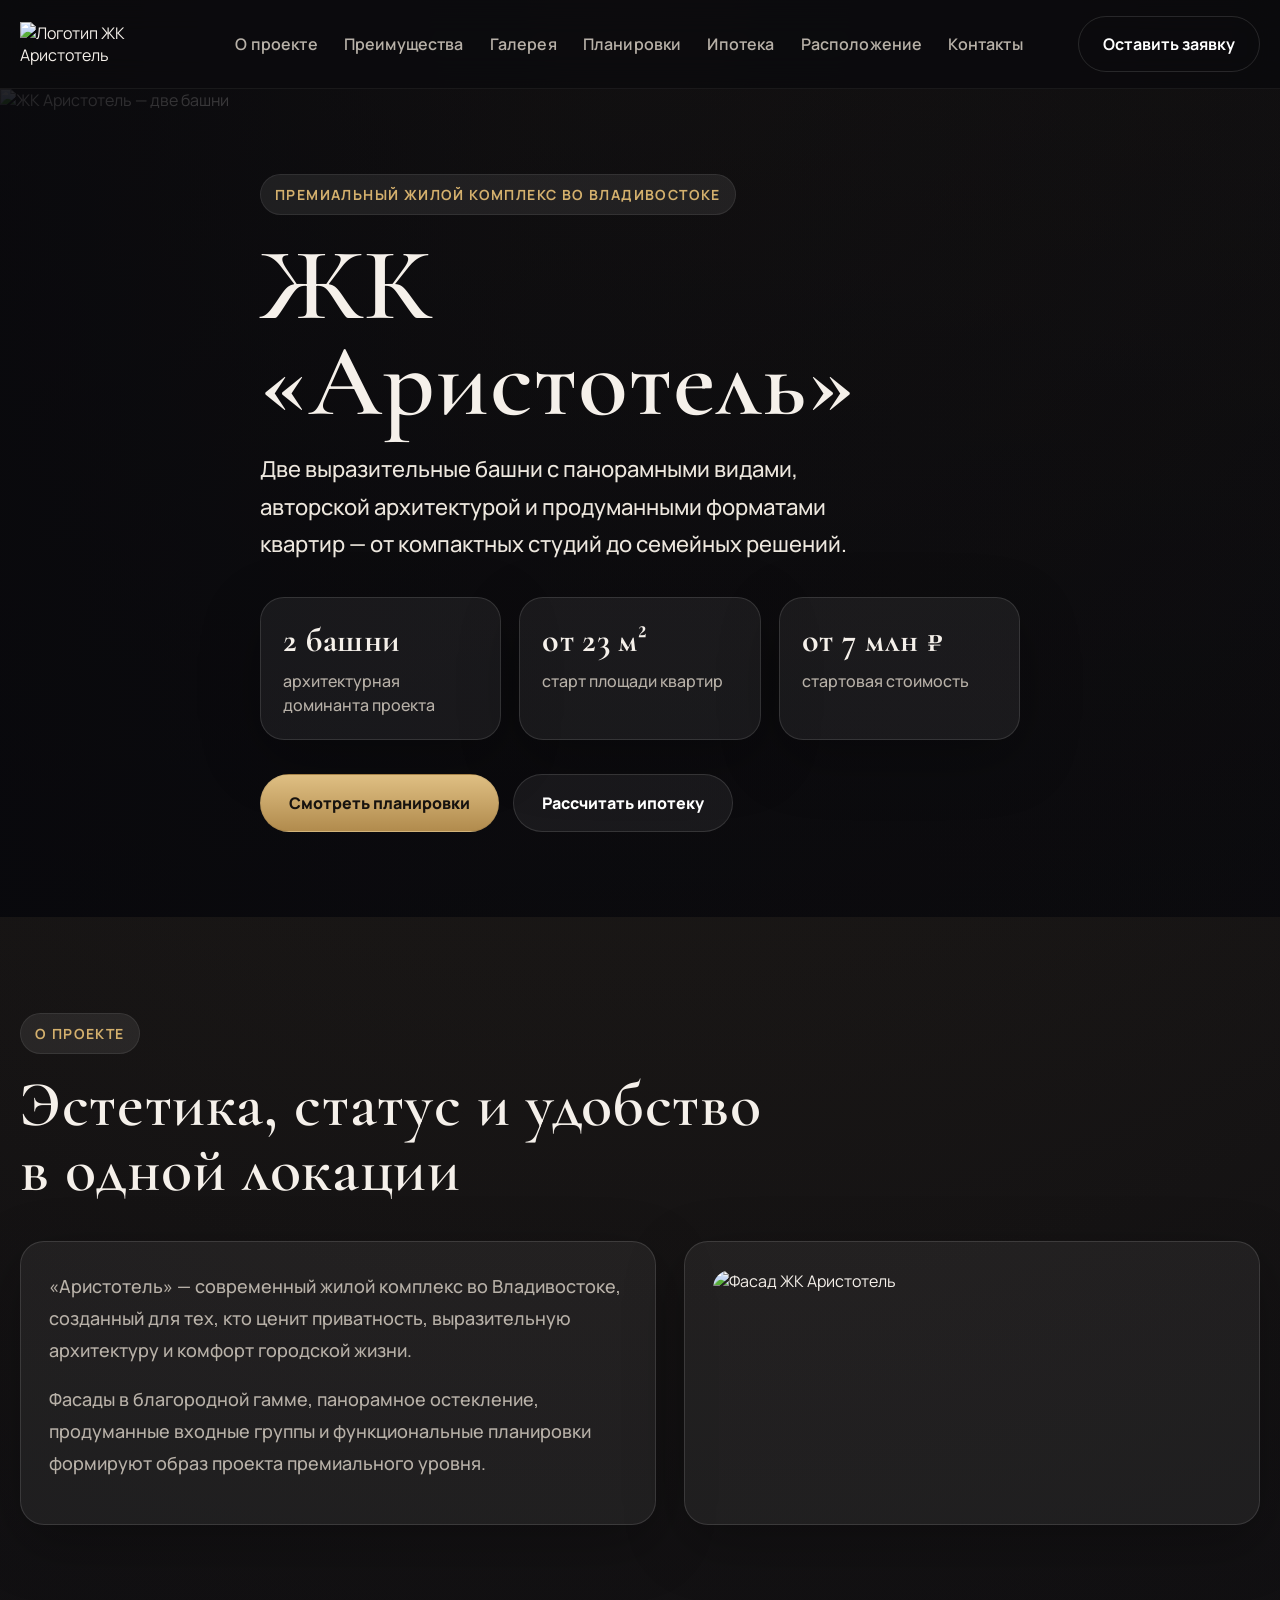
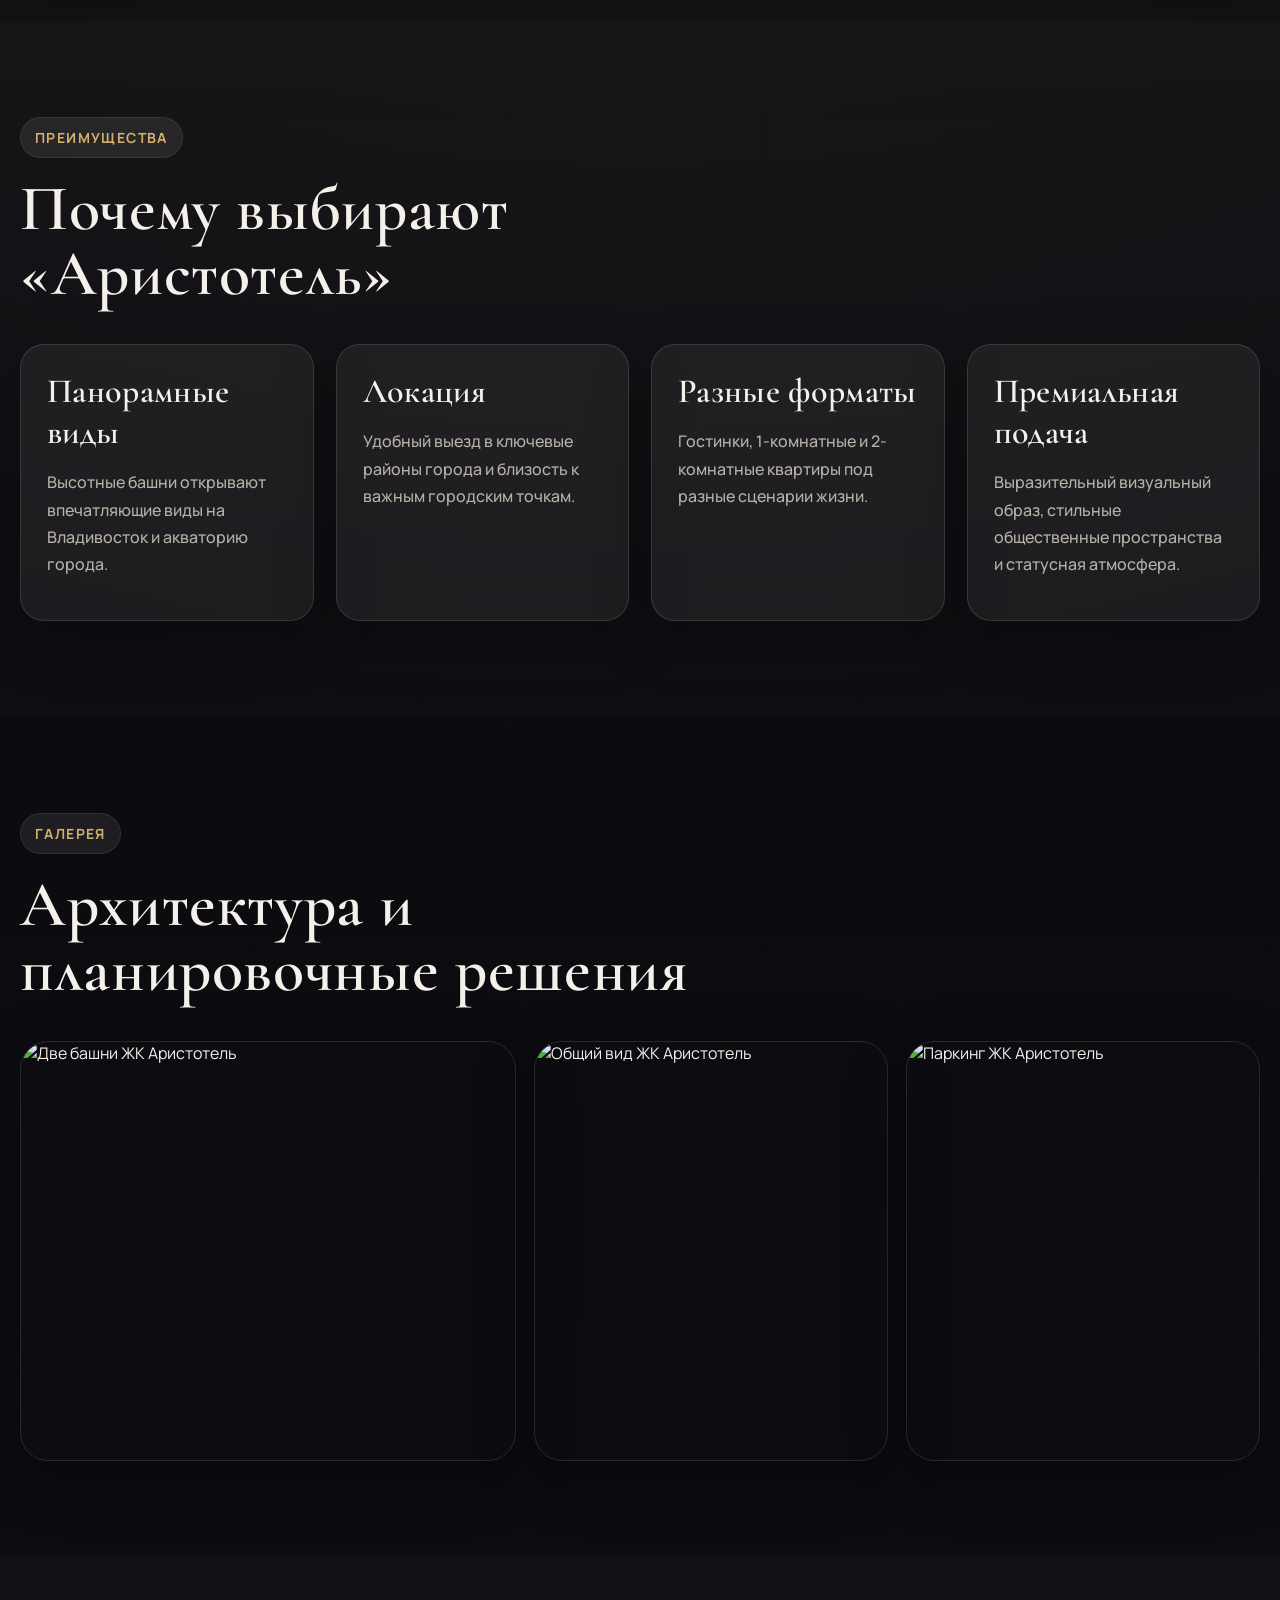
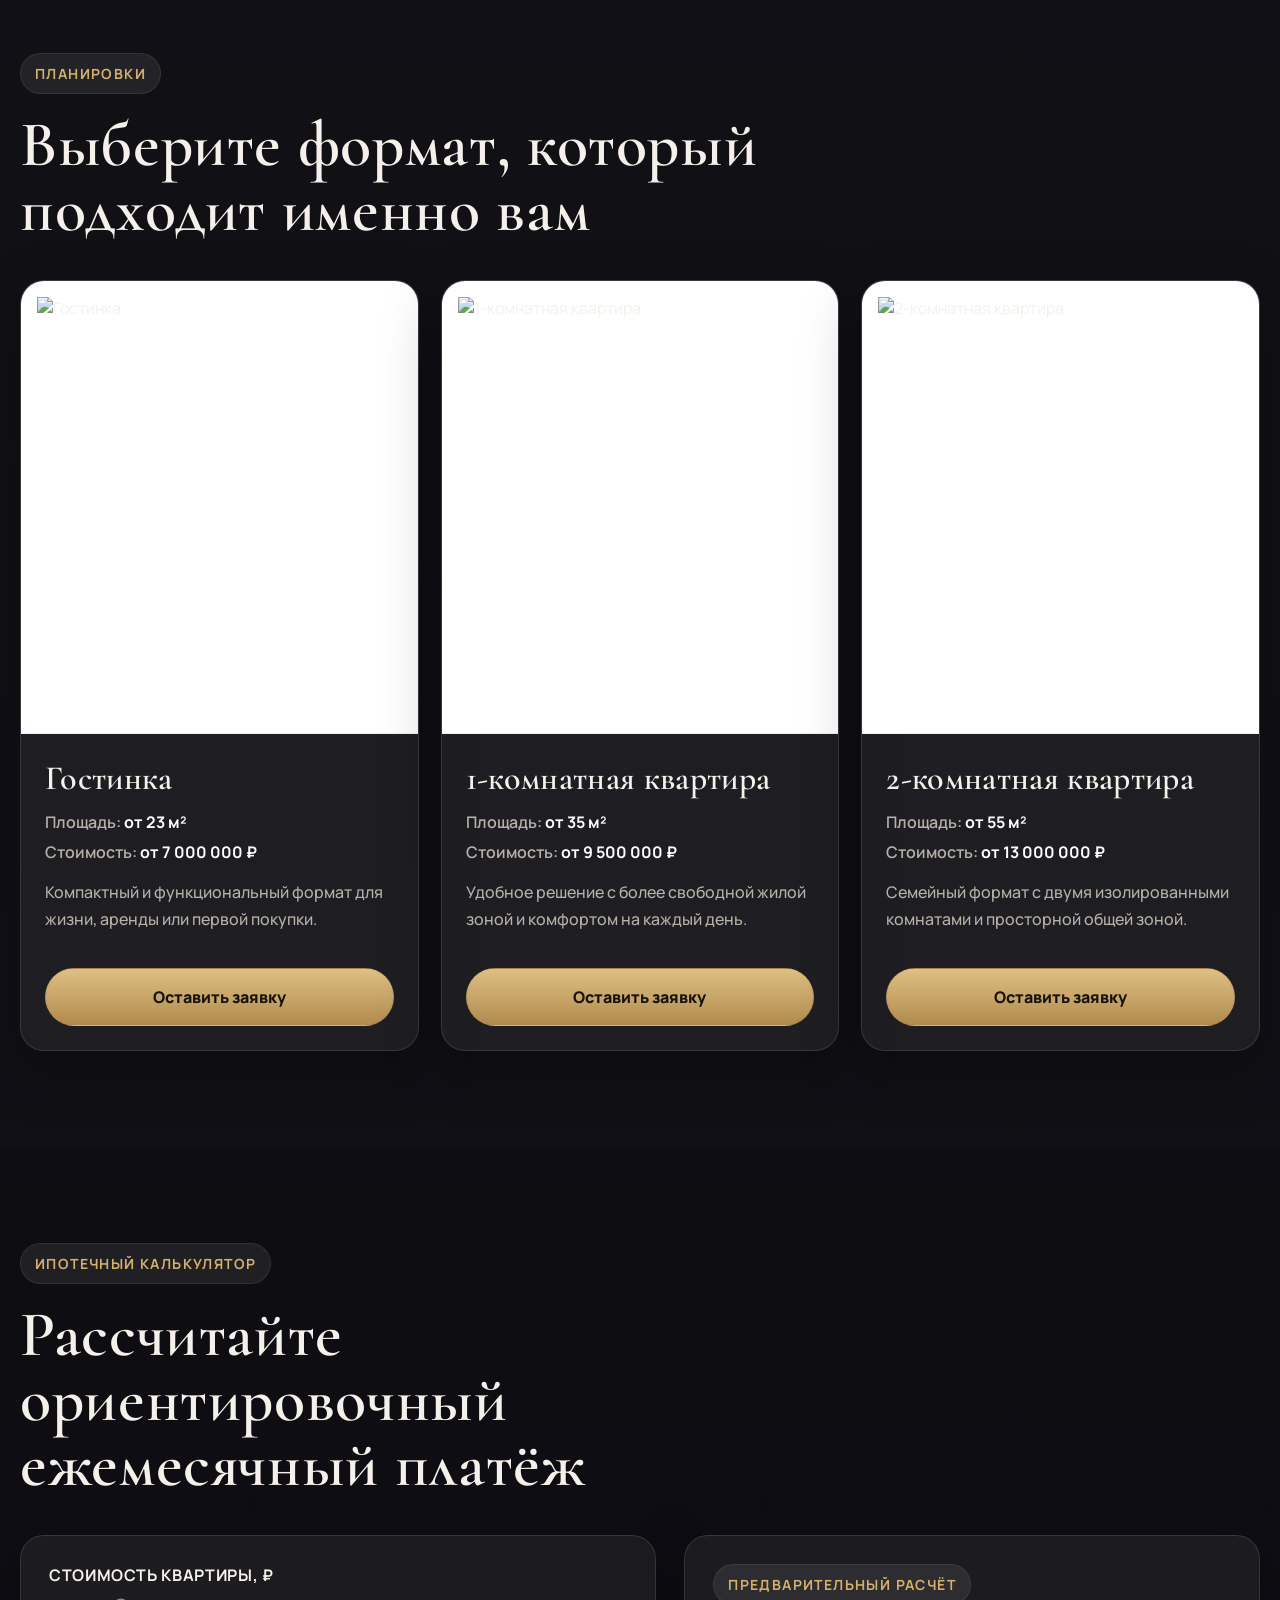
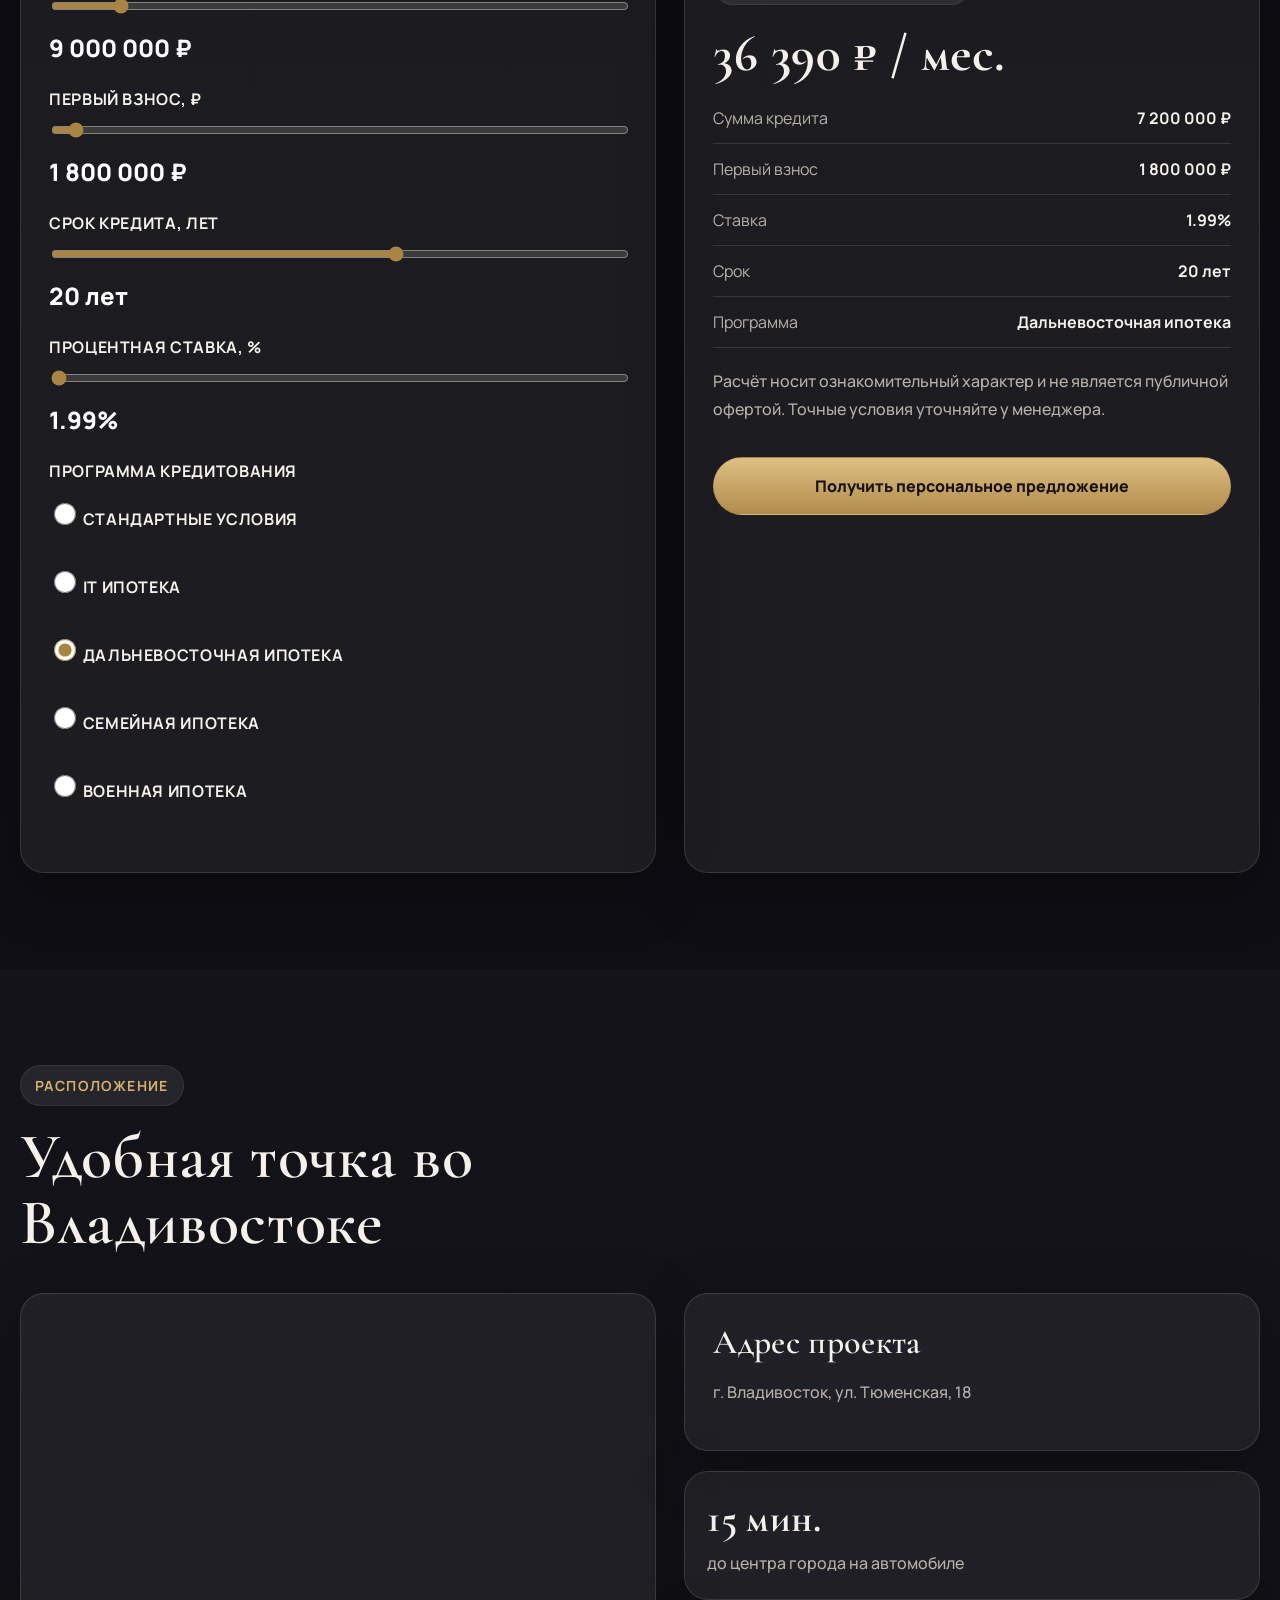
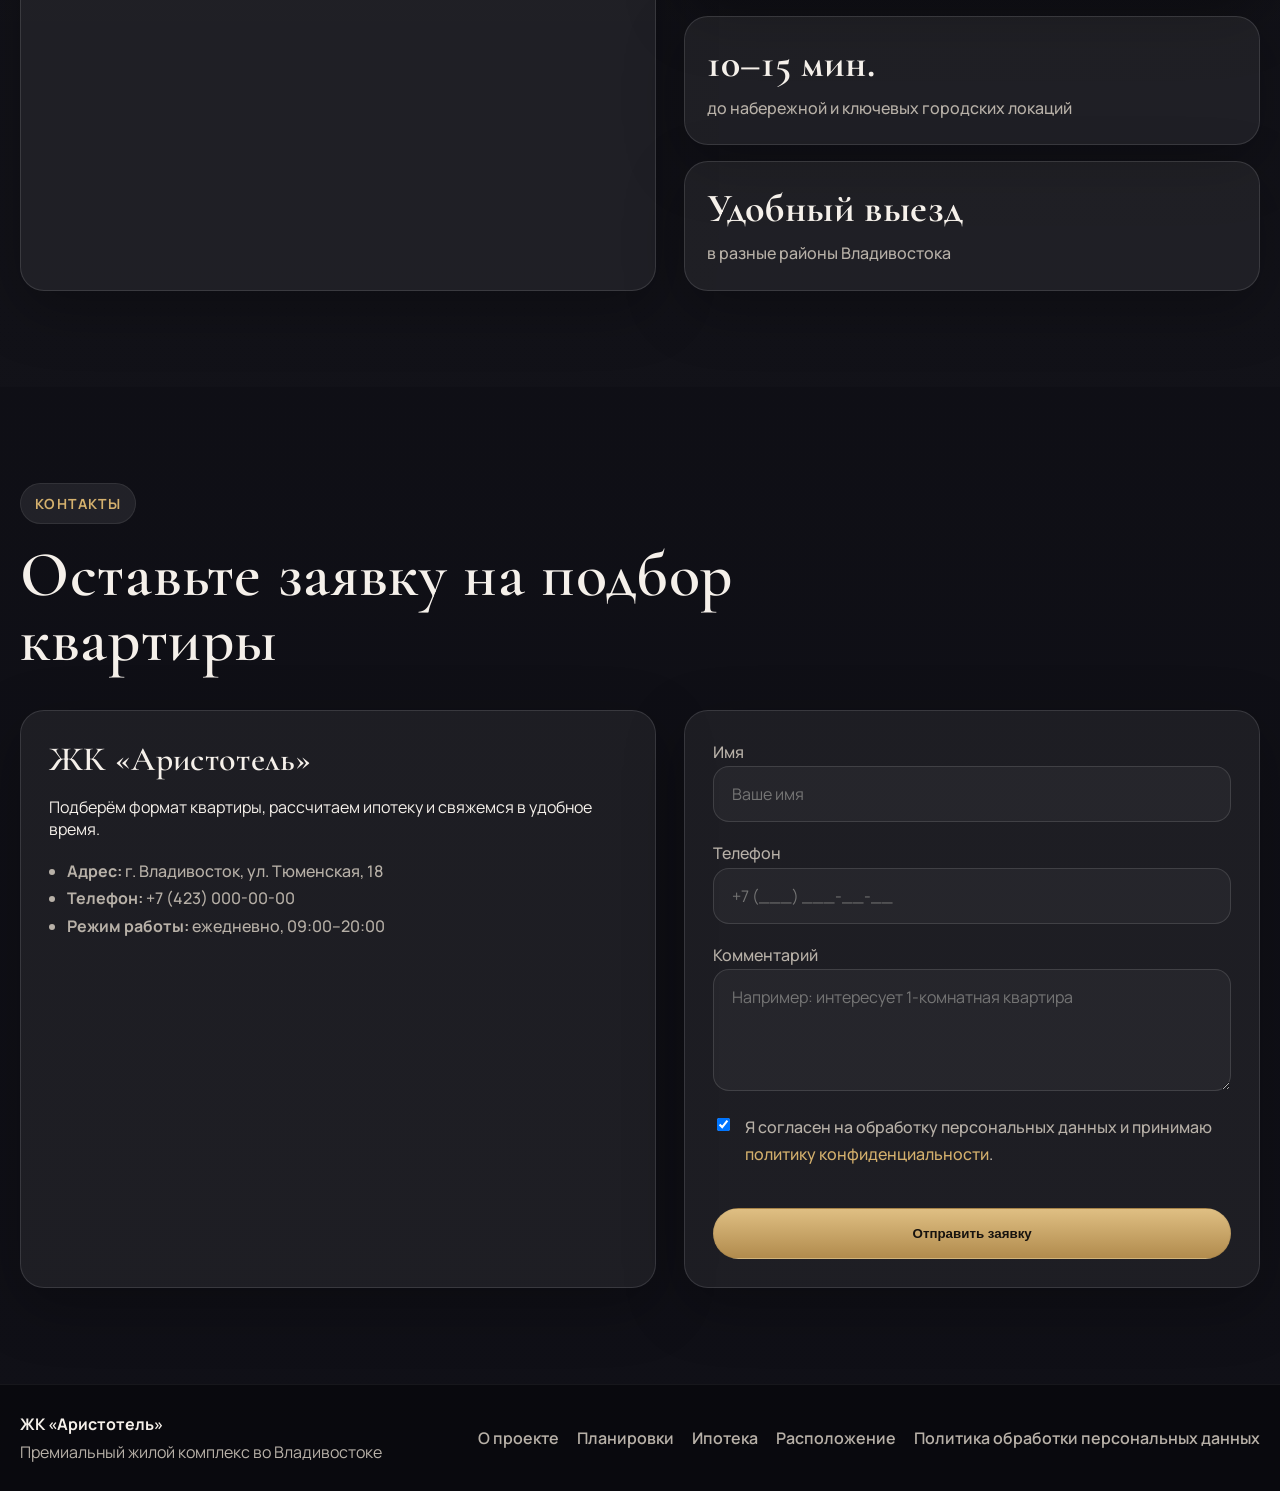
==== index.html @ 9e196872 "Add files via upload" ====
<!DOCTYPE html>
<html lang="ru">
<head>
  <meta charset="UTF-8" />
  <meta name="viewport" content="width=device-width, initial-scale=1.0" />
  <title>ЖК «Аристотель» — Владивосток</title>
  <meta name="description" content="ЖК «Аристотель» — премиальный жилой комплекс во Владивостоке. Планировки, ипотека, расположение, заявка на подбор квартиры." />
  <link rel="preconnect" href="https://fonts.googleapis.com">
  <link rel="preconnect" href="https://fonts.gstatic.com" crossorigin>
  <link href="https://fonts.googleapis.com/css2?family=Cormorant+Garamond:wght@500;600;700&family=Manrope:wght@400;500;600;700;800&display=swap" rel="stylesheet">
  <link rel="stylesheet" href="styles.css" />
</head>
<body>
  <header class="header">
    <div class="container header__inner">
      <a href="#top" class="logo">
        <img src="assets/aris_logo.png" alt="Логотип ЖК Аристотель" />
      </a>

      <nav class="nav">
        <a href="#about">О проекте</a>
        <a href="#advantages">Преимущества</a>
        <a href="#gallery">Галерея</a>
        <a href="#plans">Планировки</a>
        <a href="#mortgage">Ипотека</a>
        <a href="#location">Расположение</a>
        <a href="#contacts">Контакты</a>
      </nav>

      <a class="header__button" href="#contacts">Оставить заявку</a>
    </div>
  </header>

  <main id="top">
    <section class="hero">
      <div class="hero__bg">
        <img src="assets/hero-two-towers.jpg" alt="ЖК Аристотель — две башни" />
      </div>
      <div class="hero__overlay"></div>
      <div class="container hero__content">
        <span class="hero__label">Премиальный жилой комплекс во Владивостоке</span>
        <h1>ЖК «Аристотель»</h1>
        <p>
          Две выразительные башни с панорамными видами, авторской архитектурой и
          продуманными форматами квартир — от компактных студий до семейных решений.
        </p>

        <div class="hero__stats">
          <div class="stat-card">
            <strong>2 башни</strong>
            <span>архитектурная доминанта проекта</span>
          </div>
          <div class="stat-card">
            <strong>от 23 м²</strong>
            <span>старт площади квартир</span>
          </div>
          <div class="stat-card">
            <strong>от 7 млн ₽</strong>
            <span>стартовая стоимость</span>
          </div>
        </div>

        <div class="hero__actions">
          <a class="btn btn--gold" href="#plans">Смотреть планировки</a>
          <a class="btn btn--dark" href="#mortgage">Рассчитать ипотеку</a>
        </div>
      </div>
    </section>

    <section class="section" id="about">
      <div class="container about">
        <div class="section-heading">
          <span>О проекте</span>
          <h2>Эстетика, статус и удобство в одной локации</h2>
        </div>
        <div class="about__grid">
          <div class="about__text card">
            <p>
              «Аристотель» — современный жилой комплекс во Владивостоке, созданный для
              тех, кто ценит приватность, выразительную архитектуру и комфорт городской жизни.
            </p>
            <p>
              Фасады в благородной гамме, панорамное остекление, продуманные входные группы
              и функциональные планировки формируют образ проекта премиального уровня.
            </p>
          </div>
          <div class="about__image card">
            <img src="assets/gallery-main.jpg" alt="Фасад ЖК Аристотель" />
          </div>
        </div>
      </div>
    </section>

    <section class="section section--dark" id="advantages">
      <div class="container">
        <div class="section-heading">
          <span>Преимущества</span>
          <h2>Почему выбирают «Аристотель»</h2>
        </div>
        <div class="advantages">
          <article class="adv-card">
            <h3>Панорамные виды</h3>
            <p>Высотные башни открывают впечатляющие виды на Владивосток и акваторию города.</p>
          </article>
          <article class="adv-card">
            <h3>Локация</h3>
            <p>Удобный выезд в ключевые районы города и близость к важным городским точкам.</p>
          </article>
          <article class="adv-card">
            <h3>Разные форматы</h3>
            <p>Гостинки, 1-комнатные и 2-комнатные квартиры под разные сценарии жизни.</p>
          </article>
          <article class="adv-card">
            <h3>Премиальная подача</h3>
            <p>Выразительный визуальный образ, стильные общественные пространства и статусная атмосфера.</p>
          </article>
        </div>
      </div>
    </section>

    <section class="section" id="gallery">
      <div class="container">
        <div class="section-heading">
          <span>Галерея</span>
          <h2>Архитектура и планировочные решения</h2>
        </div>
        <div class="gallery">
          <div class="gallery__item gallery__item--large">
            <img src="assets/hero-two-towers.jpg" alt="Две башни ЖК Аристотель" />
          </div>
          <div class="gallery__item">
            <img src="assets/gallery-main.jpg" alt="Общий вид ЖК Аристотель" />
          </div>
          <div class="gallery__item">
            <img src="assets/parking.jpg" alt="Паркинг ЖК Аристотель" />
          </div>
        </div>
      </div>
    </section>

    <section class="section section--dark" id="plans">
      <div class="container">
        <div class="section-heading">
          <span>Планировки</span>
          <h2>Выберите формат, который подходит именно вам</h2>
        </div>

        <div class="plans">
          <article class="plan-card">
            <div class="plan-card__image">
              <img src="assets/plan-studio.jpg" alt="Гостинка" />
            </div>
            <div class="plan-card__body">
              <h3>Гостинка</h3>
              <p class="plan-card__meta">Площадь: <strong>от 23 м²</strong></p>
              <p class="plan-card__meta">Стоимость: <strong>от 7 000 000 ₽</strong></p>
              <p class="plan-card__text">Компактный и функциональный формат для жизни, аренды или первой покупки.</p>
              <a href="#contacts" class="btn btn--gold btn--full">Оставить заявку</a>
            </div>
          </article>

          <article class="plan-card">
            <div class="plan-card__image">
              <img src="assets/plan-1k.jpg" alt="1-комнатная квартира" />
            </div>
            <div class="plan-card__body">
              <h3>1-комнатная квартира</h3>
              <p class="plan-card__meta">Площадь: <strong>от 35 м²</strong></p>
              <p class="plan-card__meta">Стоимость: <strong>от 9 500 000 ₽</strong></p>
              <p class="plan-card__text">Удобное решение с более свободной жилой зоной и комфортом на каждый день.</p>
              <a href="#contacts" class="btn btn--gold btn--full">Оставить заявку</a>
            </div>
          </article>

          <article class="plan-card">
            <div class="plan-card__image">
              <img src="assets/plan-2k.jpg" alt="2-комнатная квартира" />
            </div>
            <div class="plan-card__body">
              <h3>2-комнатная квартира</h3>
              <p class="plan-card__meta">Площадь: <strong>от 55 м²</strong></p>
              <p class="plan-card__meta">Стоимость: <strong>от 13 000 000 ₽</strong></p>
              <p class="plan-card__text">Семейный формат с двумя изолированными комнатами и просторной общей зоной.</p>
              <a href="#contacts" class="btn btn--gold btn--full">Оставить заявку</a>
            </div>
          </article>
        </div>
      </div>
    </section>

    <section class="section" id="mortgage">
      <div class="container">
        <div class="section-heading">
          <span>Ипотечный калькулятор</span>
          <h2>Рассчитайте ориентировочный ежемесячный платёж</h2>
        </div>

        <div class="mortgage-grid">
          <div class="calculator card">
            <div class="calc-field">
              <label for="propertyPrice">Стоимость квартиры, ₽</label>
              <input id="propertyPrice" type="range" min="7000000" max="25000000" step="100000" value="9000000">
              <div class="calc-value" id="propertyPriceValue">9 000 000 ₽</div>
            </div>

            <div class="calc-field">
              <label for="downPayment">Первый взнос, ₽</label>
              <input id="downPayment" type="range" min="1400000" max="15000000" step="100000" value="1800000">
              <div class="calc-value" id="downPaymentValue">1 800 000 ₽</div>
            </div>

            <div class="calc-field">
              <label for="loanTerm">Срок кредита, лет</label>
              <input id="loanTerm" type="range" min="5" max="30" step="1" value="20">
              <div class="calc-value" id="loanTermValue">20 лет</div>
            </div>

            <div class="calc-field">
              <label for="interestRate">Процентная ставка, %</label>
              <input id="interestRate" type="range" min="1.99" max="25" step="0.1" value="2">
              <div class="calc-value" id="interestRateValue">2%</div>
            </div>

            <div class="calc-field">
              <label for="program">Программа кредитования</label>
              <div class="program-list">
                <label class="program-option">
                  <input type="radio" name="program" value="18" />
                  <span>Стандартные условия</span>
                </label>
                <label class="program-option">
                  <input type="radio" name="program" value="5.8" />
                  <span>IT ипотека</span>
                </label>
                <label class="program-option">
                  <input type="radio" name="program" value="2" checked />
                  <span>Дальневосточная ипотека</span>
                </label>
                <label class="program-option">
                  <input type="radio" name="program" value="2" />
                  <span>Семейная ипотека</span>
                </label>
                <label class="program-option">
                  <input type="radio" name="program" value="8" />
                  <span>Военная ипотека</span>
                </label>
              </div>
            </div>
          </div>

          <div class="mortgage-result card">
            <div class="result-badge">Предварительный расчёт</div>
            <div class="result-main" id="monthlyPayment">33 138 ₽ / мес.</div>
            <div class="result-list">
              <div><span>Сумма кредита</span><strong id="loanAmount">7 200 000 ₽</strong></div>
              <div><span>Первый взнос</span><strong id="downPaymentResult">1 800 000 ₽</strong></div>
              <div><span>Ставка</span><strong id="interestRateResult">2%</strong></div>
              <div><span>Срок</span><strong id="loanTermResult">20 лет</strong></div>
              <div><span>Программа</span><strong id="programNameResult">Дальневосточная ипотека</strong></div>
            </div>
            <p class="result-note">
              Расчёт носит ознакомительный характер и не является публичной офертой. Точные условия уточняйте у менеджера.
            </p>
            <a href="#contacts" class="btn btn--gold btn--full">Получить персональное предложение</a>
          </div>
        </div>
      </div>
    </section>

    <section class="section section--dark" id="location">
      <div class="container">
        <div class="section-heading">
          <span>Расположение</span>
          <h2>Удобная точка во Владивостоке</h2>
        </div>

        <div class="location-grid">
          <div class="map-card card">
            <iframe
              title="Карта ЖК Аристотель"
              src="https://www.google.com/maps?q=%D0%92%D0%BB%D0%B0%D0%B4%D0%B8%D0%B2%D0%BE%D1%81%D1%82%D0%BE%D0%BA,%20%D0%A2%D1%8E%D0%BC%D0%B5%D0%BD%D1%81%D0%BA%D0%B0%D1%8F%2018&output=embed"
              loading="lazy"
              referrerpolicy="no-referrer-when-downgrade"></iframe>
          </div>

          <div class="location-info">
            <div class="location-address card">
              <h3>Адрес проекта</h3>
              <p>г. Владивосток, ул. Тюменская, 18</p>
            </div>

            <div class="location-points">
              <article class="point-card">
                <strong>15 мин.</strong>
                <span>до центра города на автомобиле</span>
              </article>
              <article class="point-card">
                <strong>10–15 мин.</strong>
                <span>до набережной и ключевых городских локаций</span>
              </article>
              <article class="point-card">
                <strong>Удобный выезд</strong>
                <span>в разные районы Владивостока</span>
              </article>
            </div>
          </div>
        </div>
      </div>
    </section>

    <section class="section" id="contacts">
      <div class="container">
        <div class="section-heading">
          <span>Контакты</span>
          <h2>Оставьте заявку на подбор квартиры</h2>
        </div>

        <div class="contacts-grid">
          <div class="contacts-text card">
            <h3>ЖК «Аристотель»</h3>
            <p>Подберём формат квартиры, рассчитаем ипотеку и свяжемся в удобное время.</p>
            <ul class="contact-list">
              <li><strong>Адрес:</strong> г. Владивосток, ул. Тюменская, 18</li>
              <li><strong>Телефон:</strong> +7 (423) 000-00-00</li>
              <li><strong>Режим работы:</strong> ежедневно, 09:00–20:00</li>
            </ul>
          </div>

          <form class="contact-form card">
            <div class="form-row">
              <label for="name">Имя</label>
              <input id="name" type="text" placeholder="Ваше имя" />
            </div>
            <div class="form-row">
              <label for="phone">Телефон</label>
              <input id="phone" type="tel" placeholder="+7 (___) ___-__-__" />
            </div>
            <div class="form-row">
              <label for="comment">Комментарий</label>
              <textarea id="comment" rows="4" placeholder="Например: интересует 1-комнатная квартира"></textarea>
            </div>

            <label class="checkbox">
              <input type="checkbox" checked />
              <span>
                Я согласен на обработку персональных данных и принимаю
                <a href="privacy.html" target="_blank">политику конфиденциальности</a>.
              </span>
            </label>

            <button type="button" class="btn btn--gold btn--full">Отправить заявку</button>
          </form>
        </div>
      </div>
    </section>
  </main>

  <footer class="footer">
    <div class="container footer__inner">
      <div>
        <strong>ЖК «Аристотель»</strong>
        <p>Премиальный жилой комплекс во Владивостоке</p>
      </div>
      <div class="footer__links">
        <a href="#about">О проекте</a>
        <a href="#plans">Планировки</a>
        <a href="#mortgage">Ипотека</a>
        <a href="#location">Расположение</a>
        <a href="privacy.html" target="_blank">Политика обработки персональных данных</a>
      </div>
    </div>
  </footer>

  <script src="script.js"></script>
</body>
</html>
---- styles.css ----
:root {
  --bg: #0b0b10;
  --bg-soft: #12121a;
  --card: rgba(255, 255, 255, 0.06);
  --line: rgba(255, 255, 255, 0.12);
  --text: #f5f0ea;
  --muted: #b8b1a8;
  --gold: #d4b06d;
  --gold-dark: #a98544;
  --white: #ffffff;
  --shadow: 0 18px 60px rgba(0, 0, 0, 0.28);
  --radius: 24px;
}

* { box-sizing: border-box; }
html { scroll-behavior: smooth; }

body {
  margin: 0;
  font-family: "Manrope", Arial, sans-serif;
  color: var(--text);
  background:
    radial-gradient(circle at top, rgba(212, 176, 109, 0.12), transparent 30%),
    linear-gradient(180deg, #09090d 0%, #101017 100%);
}

img { max-width: 100%; display: block; }
a { color: inherit; text-decoration: none; }

.container { width: min(1240px, calc(100% - 40px)); margin: 0 auto; }

.header {
  position: sticky;
  top: 0;
  z-index: 20;
  backdrop-filter: blur(16px);
  background: rgba(8, 8, 12, 0.82);
  border-bottom: 1px solid rgba(255,255,255,0.06);
}

.header__inner {
  display: flex;
  align-items: center;
  justify-content: space-between;
  gap: 24px;
  min-height: 88px;
}

.logo img { width: 160px; height: auto; }

.nav {
  display: flex;
  align-items: center;
  gap: 26px;
  flex-wrap: wrap;
  justify-content: center;
}

.nav a {
  color: var(--muted);
  transition: color .25s ease;
  font-weight: 600;
  letter-spacing: .01em;
}

.nav a:hover { color: var(--white); }

.header__button, .btn {
  border: 1px solid rgba(255,255,255,0.12);
  border-radius: 999px;
  transition: transform .25s ease, background .25s ease, border-color .25s ease;
}

.header__button {
  padding: 16px 24px;
  color: var(--white);
  font-weight: 700;
}

.header__button:hover, .btn:hover { transform: translateY(-1px); }

.hero {
  position: relative;
  min-height: 92vh;
  display: flex;
  align-items: center;
  overflow: hidden;
}

.hero__bg, .hero__overlay { position: absolute; inset: 0; }

.hero__bg img {
  width: 100%;
  height: 100%;
  object-fit: cover;
}

.hero__overlay {
  background:
    linear-gradient(90deg, rgba(8, 8, 12, 0.86) 0%, rgba(8, 8, 12, 0.58) 42%, rgba(8, 8, 12, 0.42) 100%),
    linear-gradient(180deg, rgba(8, 8, 12, 0.18) 0%, rgba(8, 8, 12, 0.64) 100%);
}

.hero__content {
  position: relative;
  z-index: 1;
  padding: 80px 0;
  max-width: 760px;
}

.hero__label, .section-heading span, .result-badge {
  display: inline-flex;
  align-items: center;
  gap: 8px;
  padding: 10px 14px;
  border-radius: 999px;
  background: rgba(255,255,255,0.08);
  border: 1px solid rgba(255,255,255,0.08);
  color: var(--gold);
  font-size: 14px;
  letter-spacing: .10em;
  text-transform: uppercase;
  font-weight: 700;
}

h1, h2, h3, .stat-card strong, .result-main, .point-card strong {
  font-family: "Cormorant Garamond", Georgia, serif;
  letter-spacing: .01em;
}

.hero h1 {
  font-size: clamp(62px, 8vw, 108px);
  line-height: .94;
  margin: 22px 0 18px;
  font-weight: 600;
}

.hero p {
  font-size: clamp(18px, 2vw, 22px);
  line-height: 1.7;
  color: #ede7de;
  max-width: 650px;
  font-weight: 500;
}

.hero__stats {
  display: grid;
  grid-template-columns: repeat(3, minmax(0, 1fr));
  gap: 18px;
  margin: 34px 0;
}

.stat-card, .card, .adv-card, .plan-card, .point-card {
  background: var(--card);
  border: 1px solid var(--line);
  box-shadow: var(--shadow);
  border-radius: var(--radius);
}

.stat-card { padding: 22px; }

.stat-card strong {
  display: block;
  font-size: 34px;
  margin-bottom: 8px;
}

.stat-card span {
  color: var(--muted);
  line-height: 1.5;
  font-weight: 500;
}

.hero__actions {
  display: flex;
  flex-wrap: wrap;
  gap: 14px;
}

.btn {
  display: inline-flex;
  align-items: center;
  justify-content: center;
  padding: 17px 28px;
  font-weight: 800;
}

.btn--gold {
  background: linear-gradient(180deg, #dfbf83 0%, #b18b4d 100%);
  color: #17130f;
  border-color: rgba(0,0,0,0.06);
}

.btn--dark {
  color: var(--white);
  background: rgba(255,255,255,0.06);
}

.btn--full { width: 100%; margin-top: 18px; }

.section { padding: 96px 0; }
.section--dark { background: linear-gradient(180deg, rgba(255,255,255,0.02), rgba(255,255,255,0.01)); }

.section-heading { max-width: 780px; margin-bottom: 38px; }

.section-heading h2 {
  margin: 18px 0 0;
  font-size: clamp(42px, 5vw, 68px);
  line-height: 1.02;
  font-weight: 600;
}

.about__grid, .mortgage-grid, .location-grid, .contacts-grid {
  display: grid;
  grid-template-columns: 1.05fr .95fr;
  gap: 28px;
}

.about__text, .about__image, .calculator, .mortgage-result, .map-card, .location-address, .contacts-text, .contact-form {
  padding: 28px;
}

.about__text p {
  margin: 0 0 16px;
  line-height: 1.8;
  color: var(--muted);
  font-size: 18px;
  font-weight: 500;
}

.about__image img {
  border-radius: 18px;
  width: 100%;
  min-height: 100%;
  object-fit: cover;
}

.advantages {
  display: grid;
  grid-template-columns: repeat(4, 1fr);
  gap: 22px;
}

.adv-card { padding: 26px; }

.adv-card h3, .plan-card h3, .location-address h3, .contacts-text h3 {
  margin-top: 0;
  margin-bottom: 12px;
  font-size: 34px;
  font-weight: 600;
}

.adv-card p, .plan-card__text, .location-address p, .contact-list, .result-note, .point-card span, .contact-form label, .form-row label {
  color: var(--muted);
  line-height: 1.7;
  font-weight: 500;
}

.gallery {
  display: grid;
  grid-template-columns: 1.4fr 1fr 1fr;
  grid-template-rows: 420px;
  gap: 18px;
}

.gallery__item, .gallery__item--large {
  overflow: hidden;
  border-radius: 28px;
  border: 1px solid var(--line);
  box-shadow: var(--shadow);
}

.gallery img {
  width: 100%;
  height: 100%;
  object-fit: cover;
}

.plans {
  display: grid;
  grid-template-columns: repeat(3, 1fr);
  gap: 22px;
}

.plan-card { overflow: hidden; }

.plan-card__image {
  background: #fff;
  padding: 16px;
  border-bottom: 1px solid rgba(0,0,0,0.06);
}

.plan-card__image img {
  width: 100%;
  height: 420px;
  object-fit: contain;
}

.plan-card__body { padding: 24px; }

.plan-card__meta {
  margin: 8px 0;
  color: var(--muted);
  font-weight: 600;
}

.plan-card__meta strong { color: var(--white); }

.calc-field { margin-bottom: 24px; }

.calc-field label {
  display: block;
  margin-bottom: 10px;
  font-weight: 700;
  text-transform: uppercase;
  letter-spacing: .04em;
}

.calc-field input[type="range"] {
  width: 100%;
  accent-color: var(--gold-dark);
}

.calc-value {
  margin-top: 12px;
  font-size: 24px;
  font-weight: 800;
  color: var(--white);
}

.program-list {
  display: grid;
  gap: 12px;
}

.program-option {
  display: flex;
  align-items: center;
  gap: 12px;
  padding: 8px 0;
  cursor: pointer;
  font-weight: 700;
  text-transform: uppercase;
}

.program-option input[type="radio"] {
  width: 22px;
  height: 22px;
  accent-color: var(--gold-dark);
}

.form-row input, .form-row textarea {
  width: 100%;
  border: 1px solid var(--line);
  background: rgba(255,255,255,0.04);
  color: var(--white);
  border-radius: 16px;
  padding: 16px 18px;
  font-size: 16px;
  outline: none;
  font-family: "Manrope", Arial, sans-serif;
}

.result-main {
  font-size: clamp(40px, 4vw, 58px);
  margin: 18px 0 22px;
  font-weight: 700;
}

.result-list {
  display: grid;
  gap: 14px;
  margin-bottom: 20px;
}

.result-list div {
  display: flex;
  align-items: center;
  justify-content: space-between;
  gap: 16px;
  padding-bottom: 14px;
  border-bottom: 1px solid var(--line);
}

.result-list span { color: var(--muted); }

.map-card iframe {
  width: 100%;
  height: 520px;
  border: 0;
  border-radius: 18px;
}

.location-info { display: grid; gap: 20px; }
.location-points { display: grid; gap: 16px; }

.point-card { padding: 22px; }

.point-card strong {
  display: block;
  font-size: 40px;
  margin-bottom: 8px;
  font-weight: 700;
}

.contact-list { padding-left: 18px; margin: 18px 0 0; }
.form-row { margin-bottom: 18px; }

.checkbox {
  display: flex;
  gap: 12px;
  align-items: flex-start;
  margin: 14px 0 22px;
}

.checkbox input { margin-top: 4px; }
.checkbox a, .footer__links a:hover { color: var(--gold); }

.footer {
  border-top: 1px solid rgba(255,255,255,0.06);
  padding: 28px 0;
  background: rgba(8, 8, 12, 0.8);
}

.footer__inner, .footer__links {
  display: flex;
  align-items: center;
  justify-content: space-between;
  gap: 20px;
  flex-wrap: wrap;
}

.footer p { margin: 6px 0 0; color: var(--muted); }
.footer__links { gap: 18px; }
.footer__links a { color: var(--muted); font-weight: 600; }

@media (max-width: 1100px) {
  .nav { display: none; }
  .hero__stats, .advantages, .plans, .gallery, .about__grid, .mortgage-grid, .location-grid, .contacts-grid {
    grid-template-columns: 1fr;
  }
  .gallery { grid-template-rows: 280px 280px 280px; }
  .plan-card__image img { height: 360px; }
}

@media (max-width: 720px) {
  .container { width: min(100% - 24px, 1240px); }
  .header__inner { min-height: 76px; }
  .logo img { width: 128px; }
  .header__button { padding: 13px 16px; font-size: 14px; }
  .hero { min-height: 78vh; }
  .hero__content { padding: 56px 0; }
  .hero__stats { grid-template-columns: 1fr; }
  .section { padding: 72px 0; }
  .about__text, .about__image, .calculator, .mortgage-result, .map-card, .location-address, .contacts-text, .contact-form {
    padding: 20px;
  }
  .map-card iframe { height: 360px; }
}
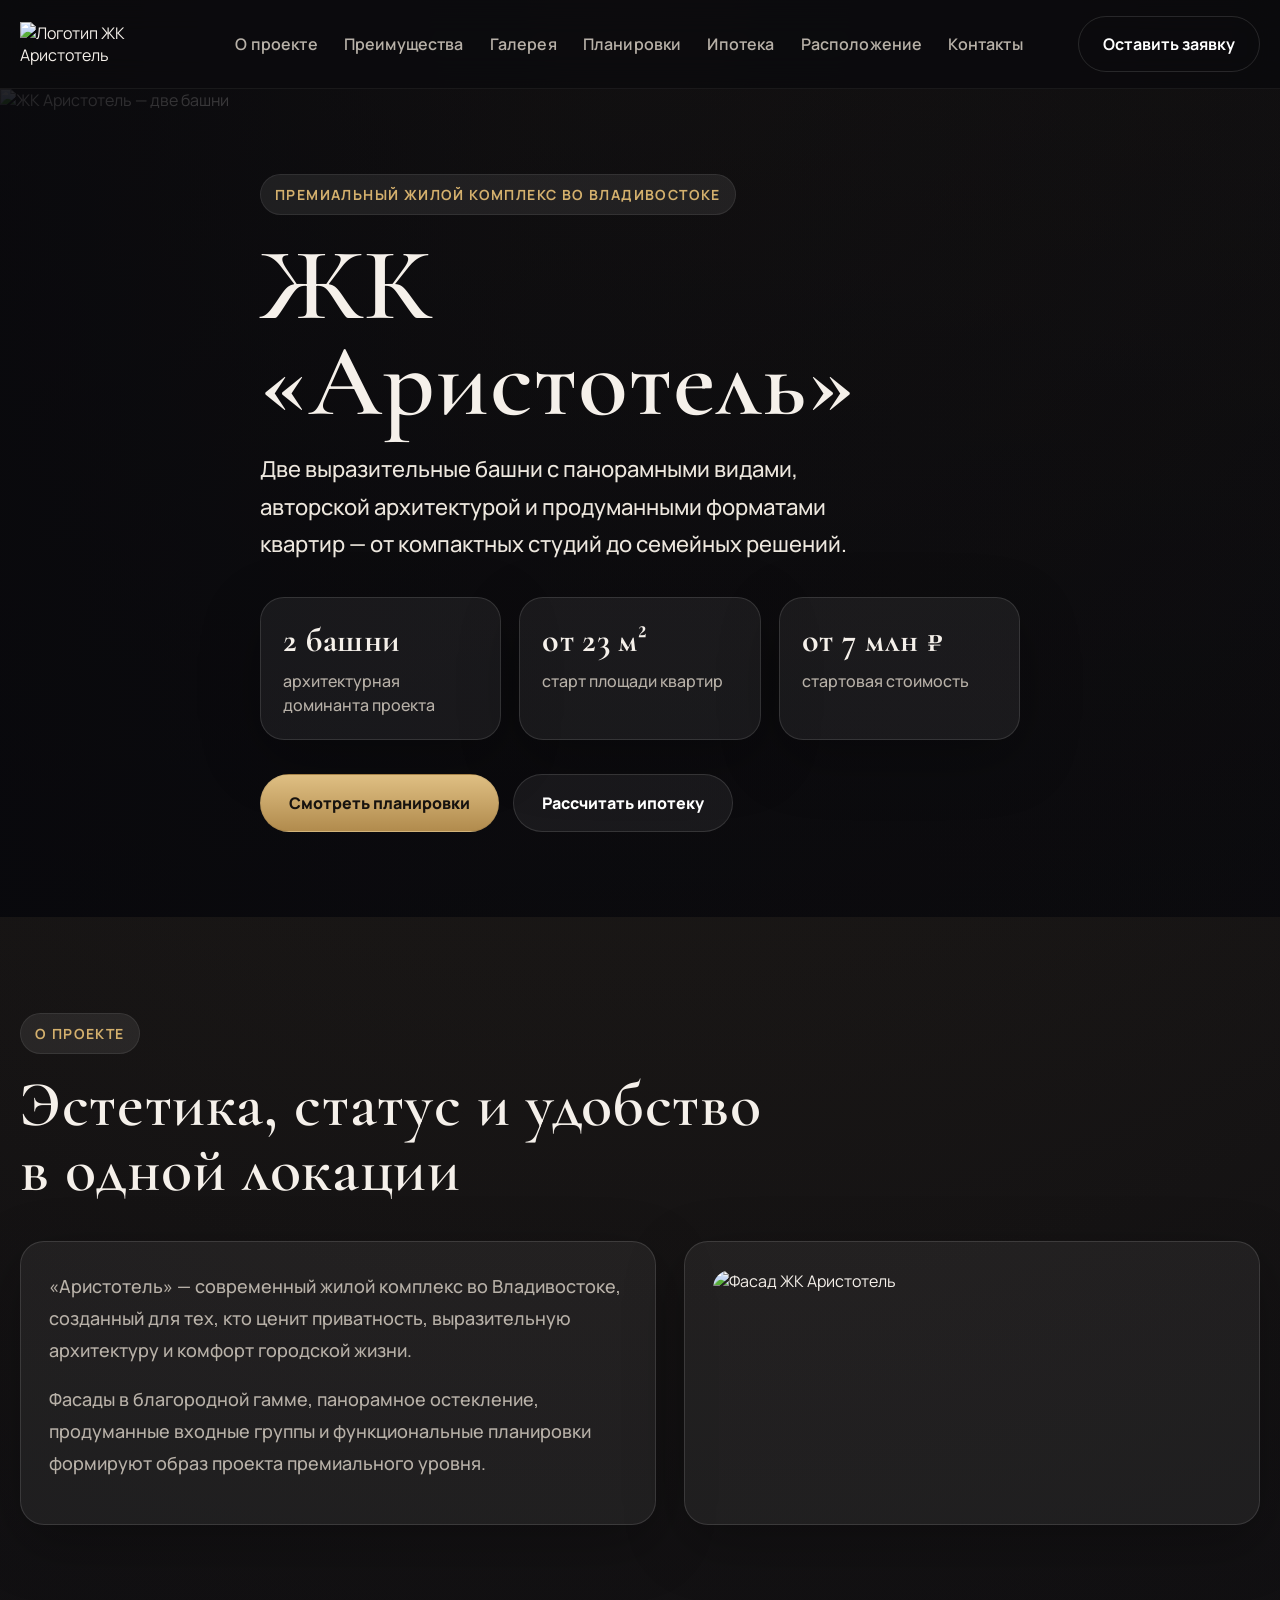
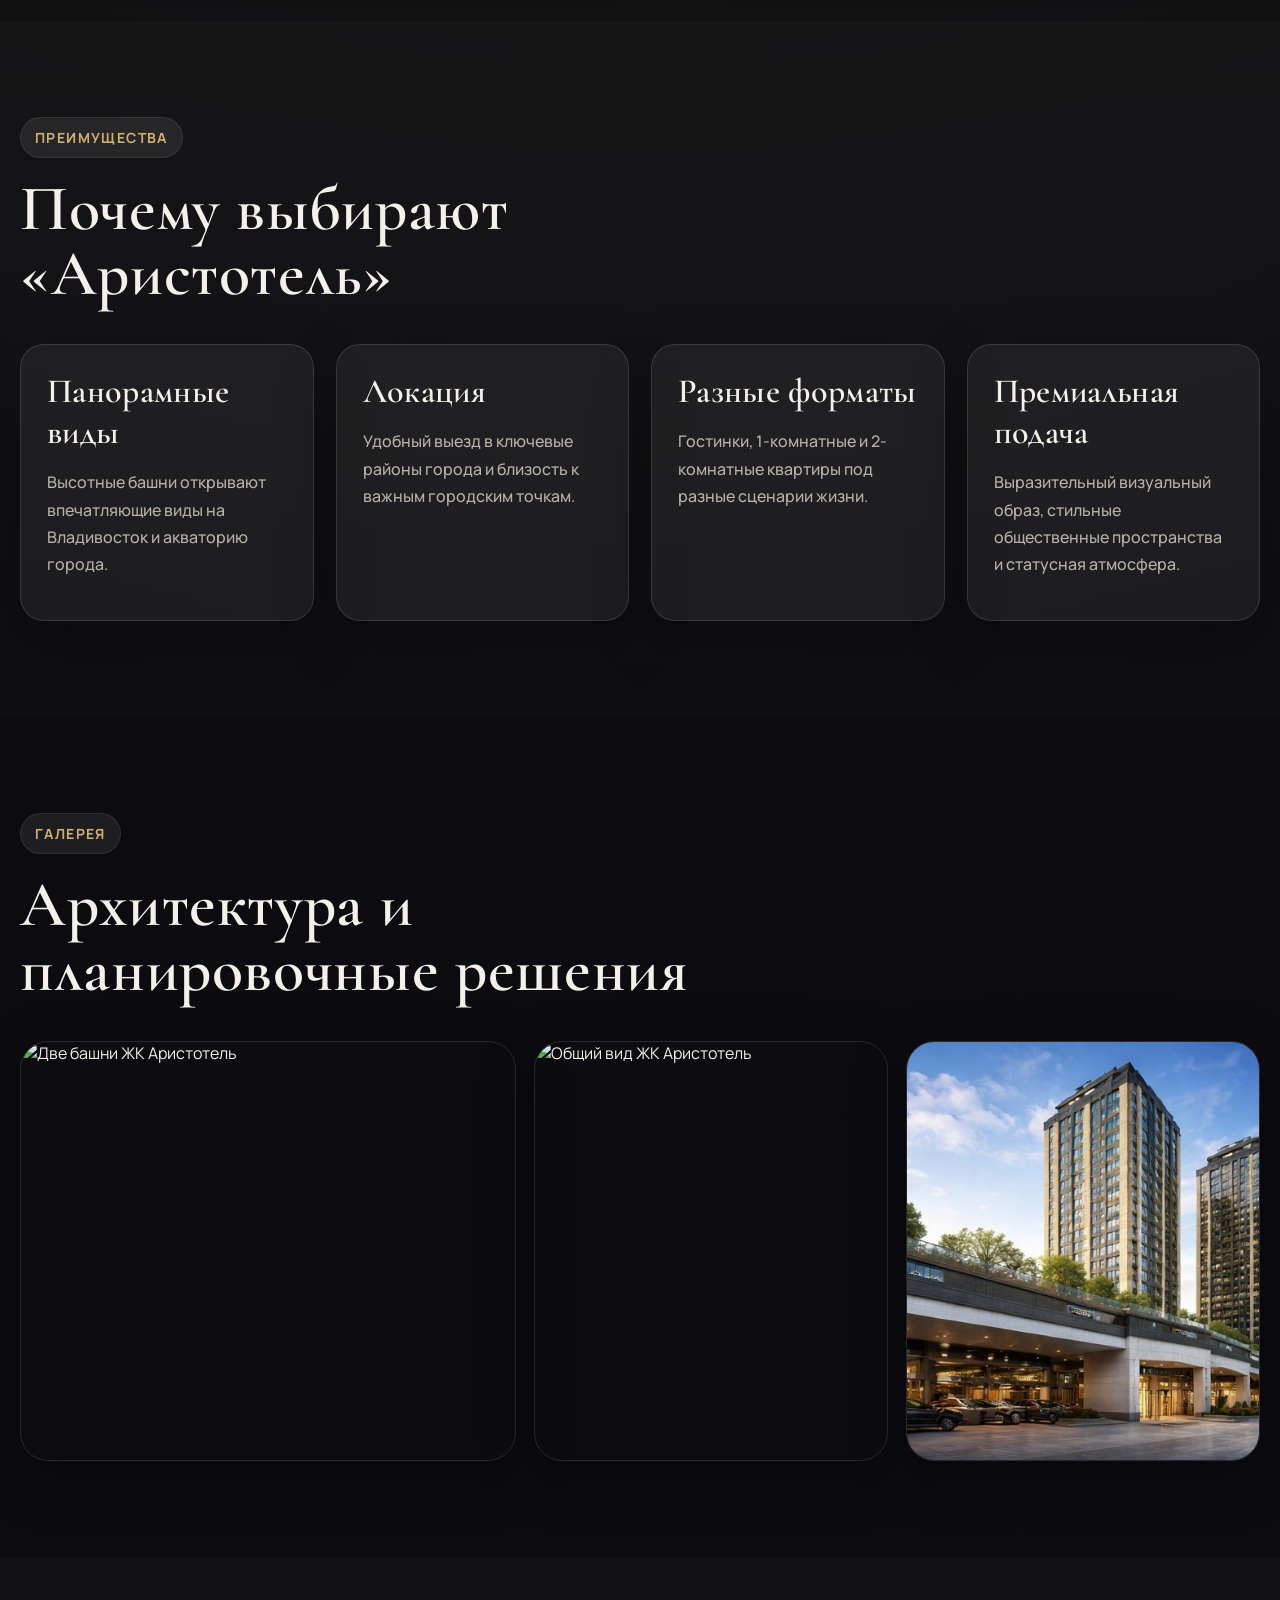
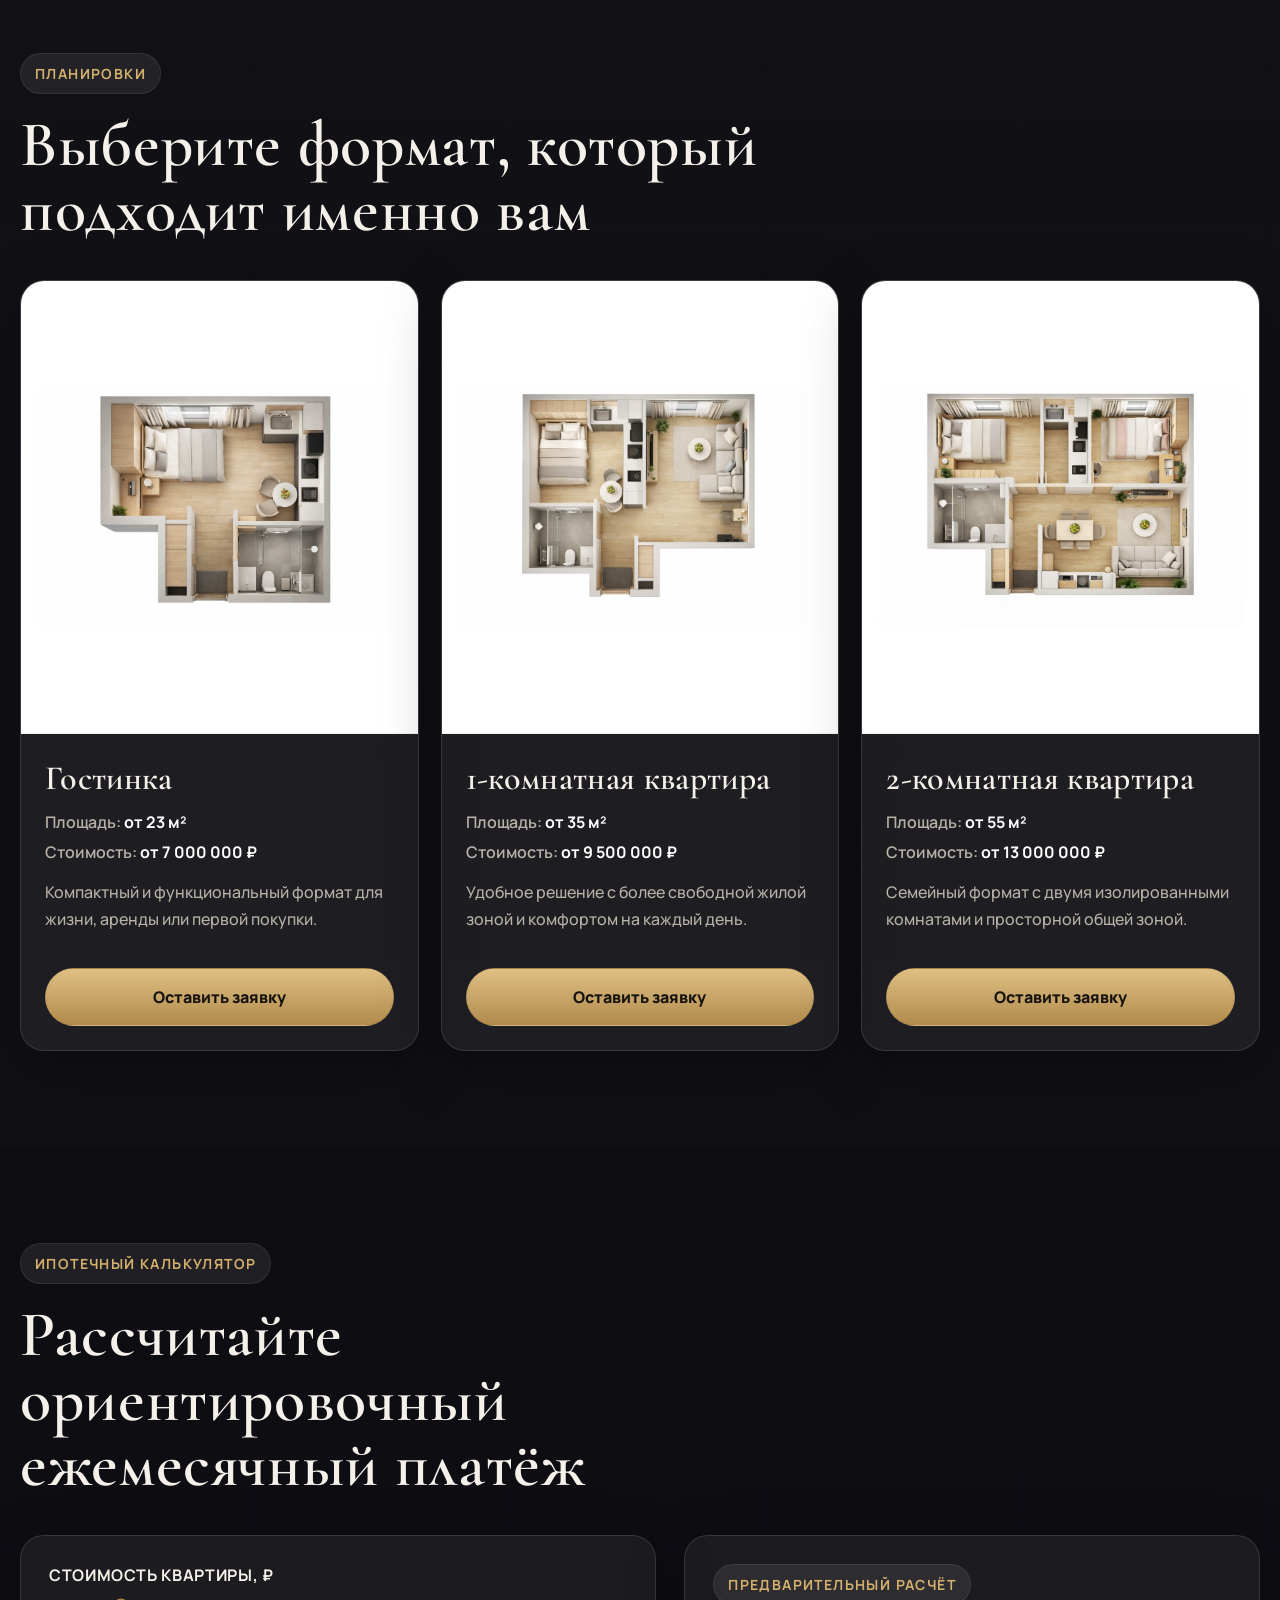
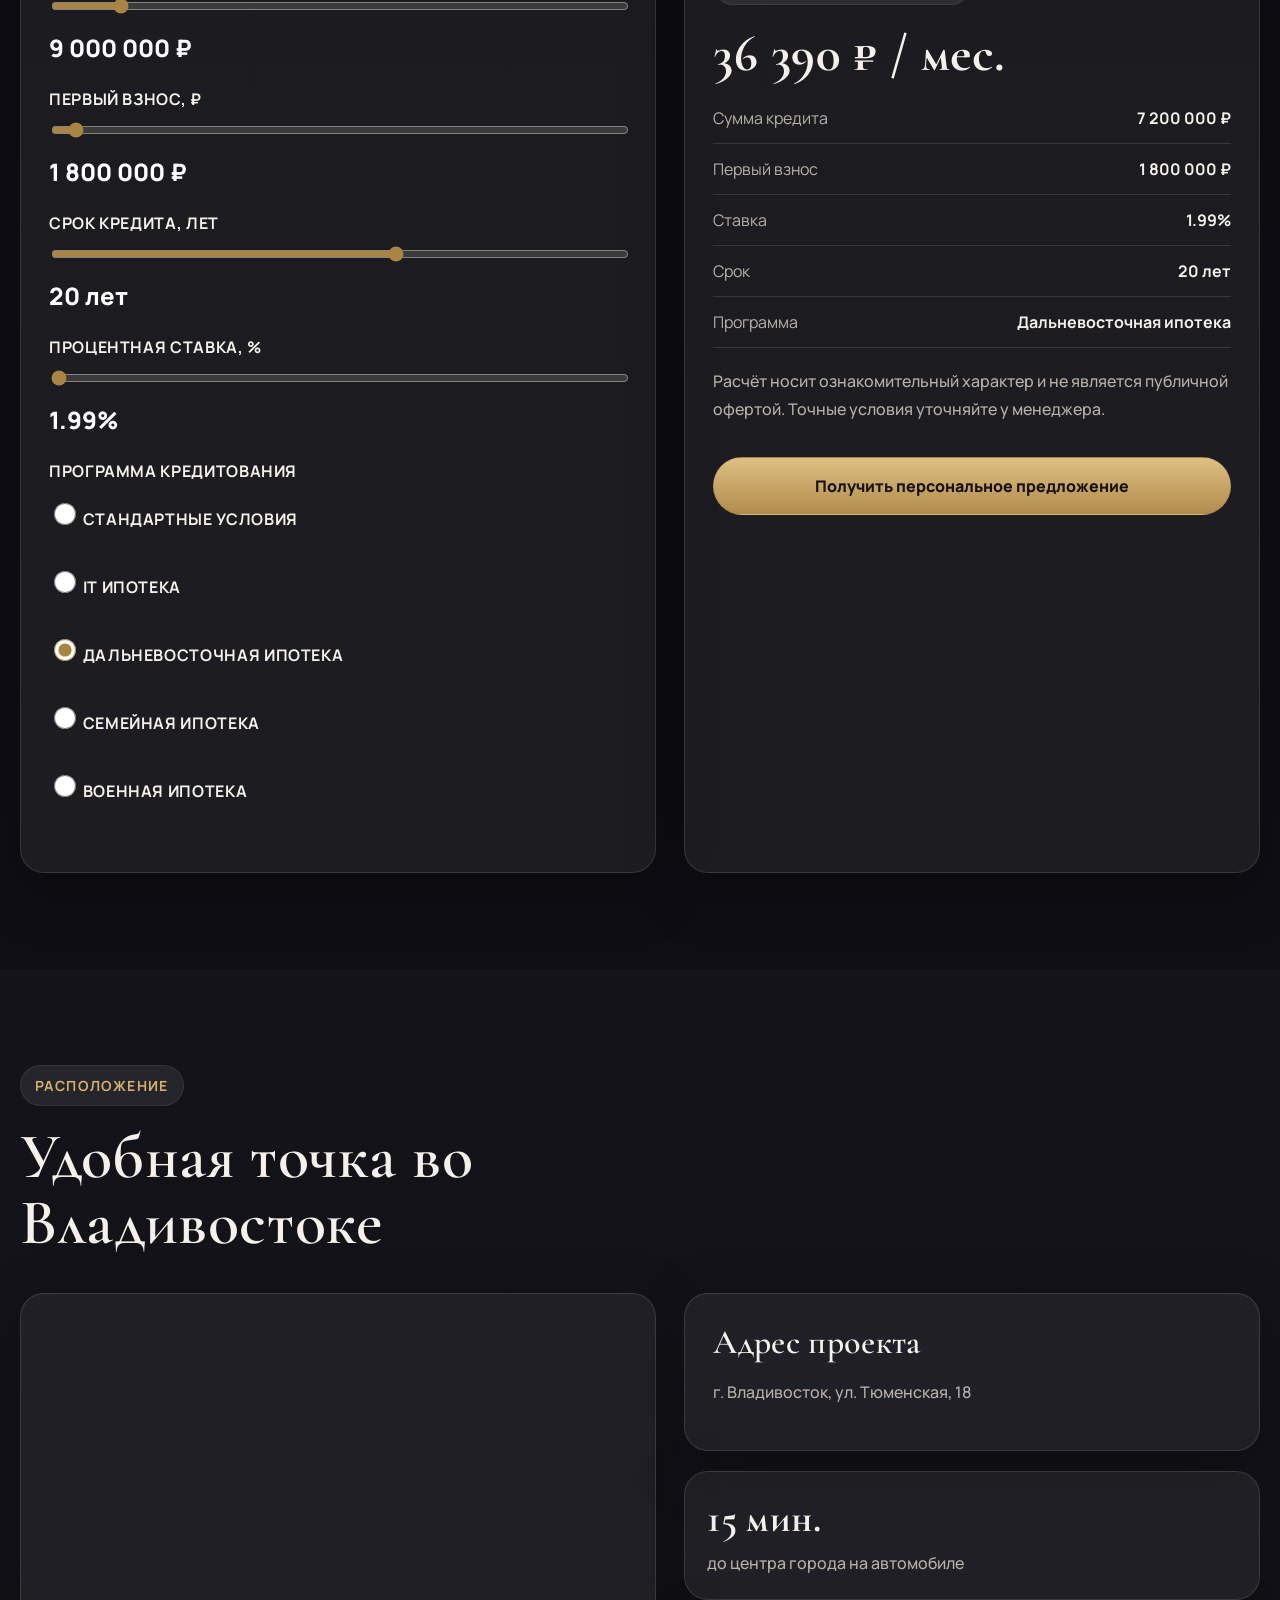
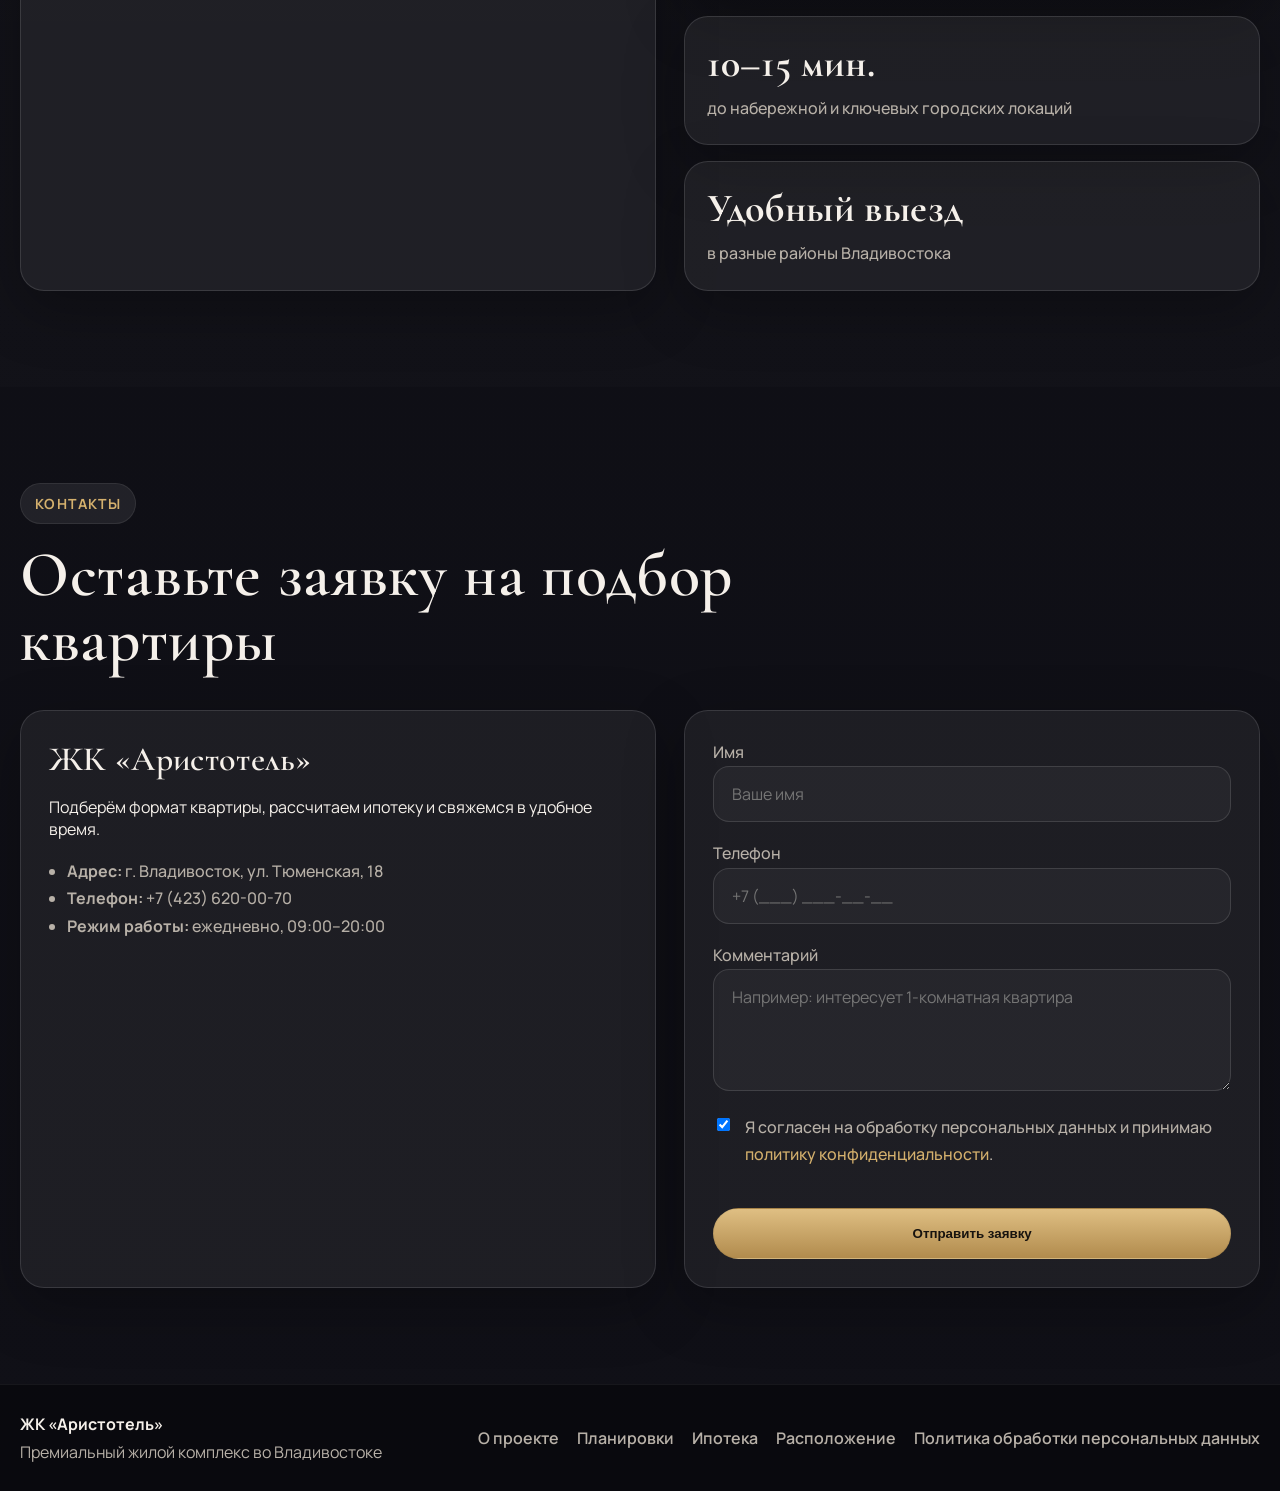
==== commit 5e591cb8: "Update index.html" ====
--- a/index.html
+++ b/index.html
@@ -321,7 +321,7 @@
             <p>Подберём формат квартиры, рассчитаем ипотеку и свяжемся в удобное время.</p>
             <ul class="contact-list">
               <li><strong>Адрес:</strong> г. Владивосток, ул. Тюменская, 18</li>
-              <li><strong>Телефон:</strong> +7 (423) 000-00-00</li>
+              <li><strong>Телефон:</strong> +7 (423) 620-00-70</li>
               <li><strong>Режим работы:</strong> ежедневно, 09:00–20:00</li>
             </ul>
           </div>
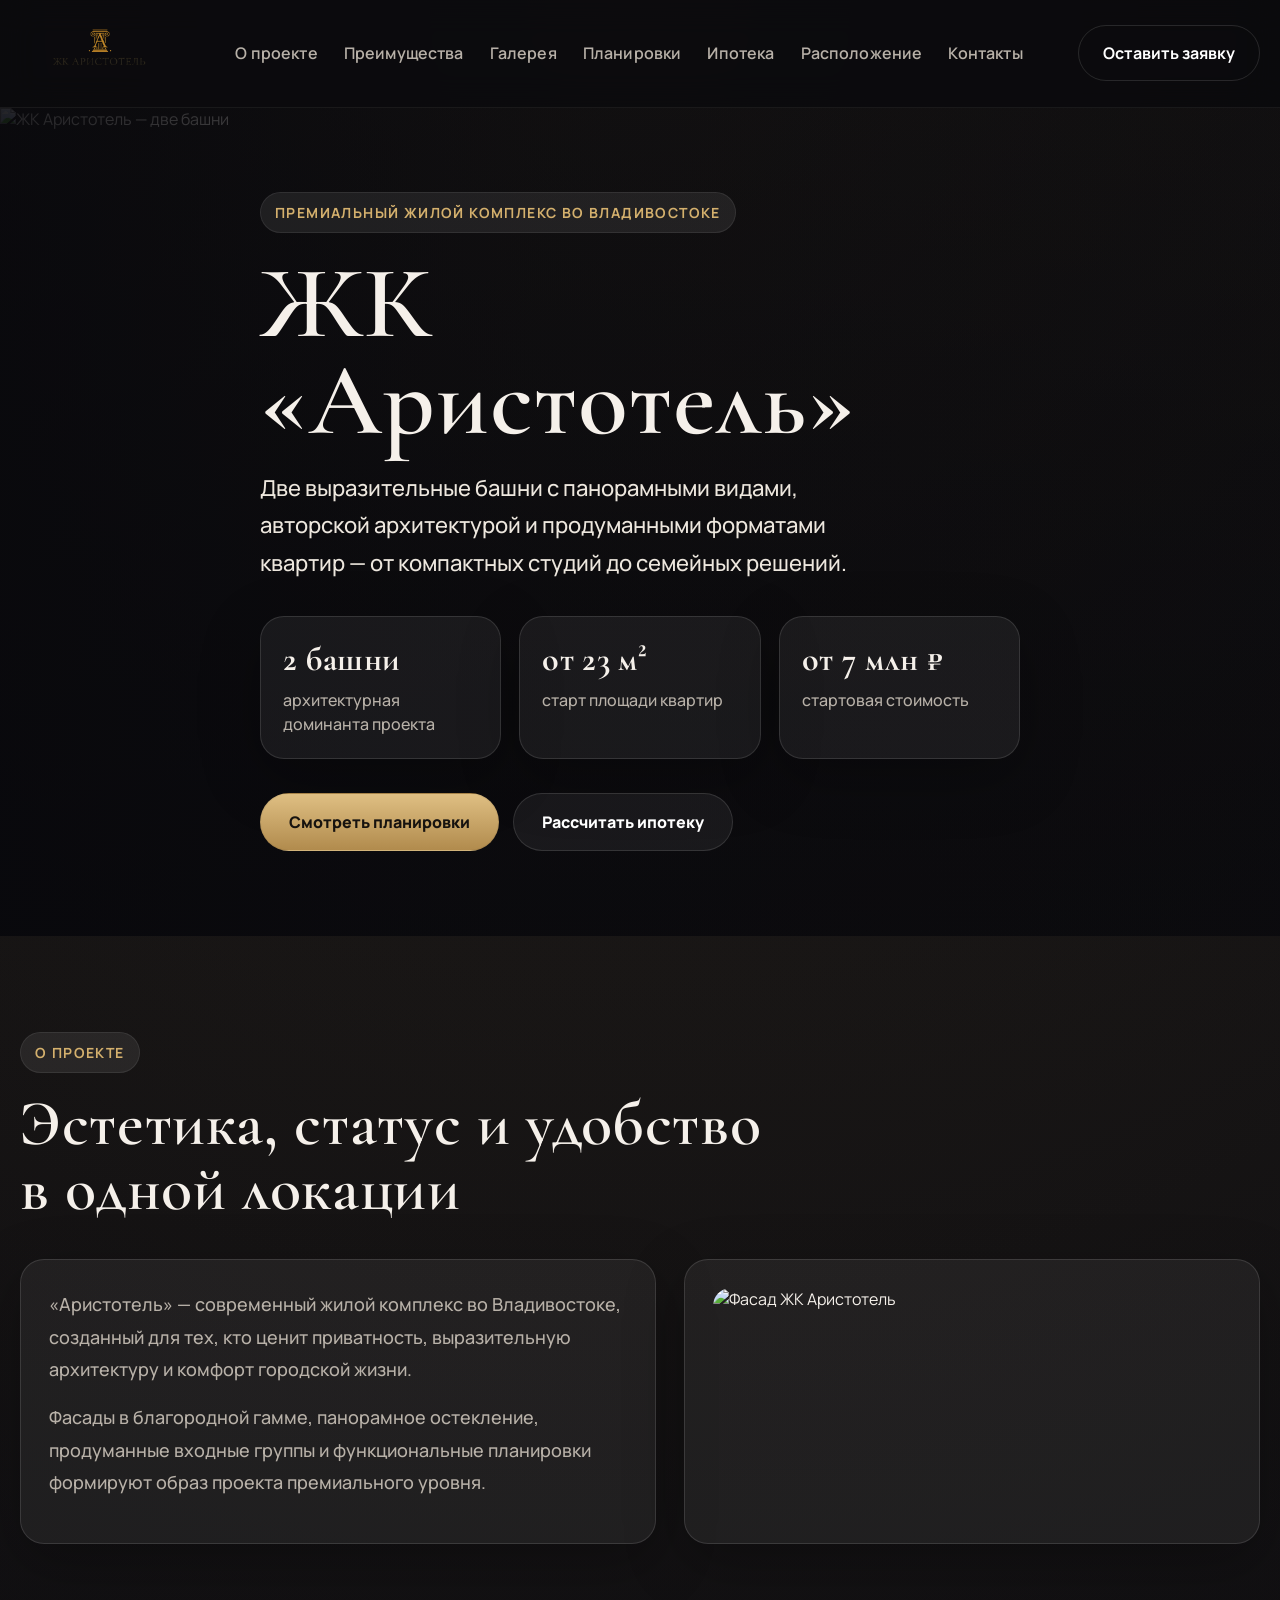
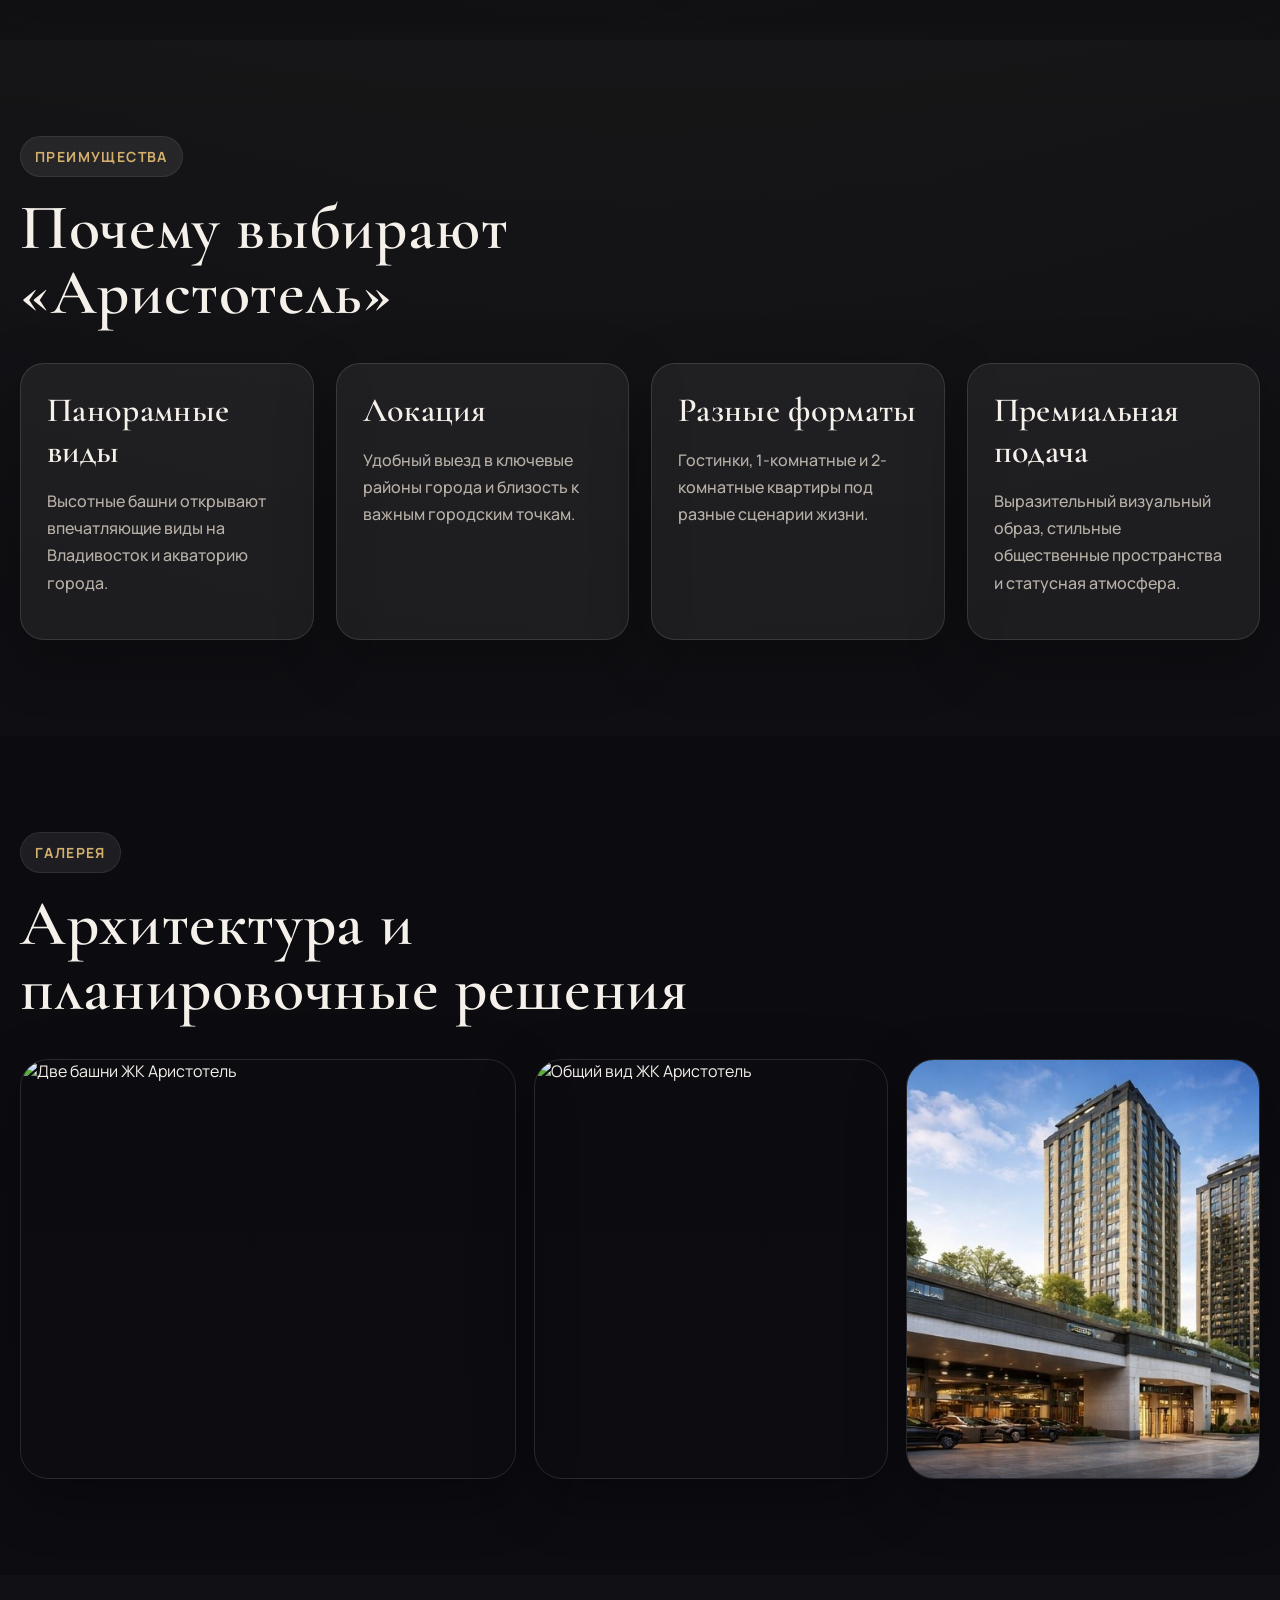
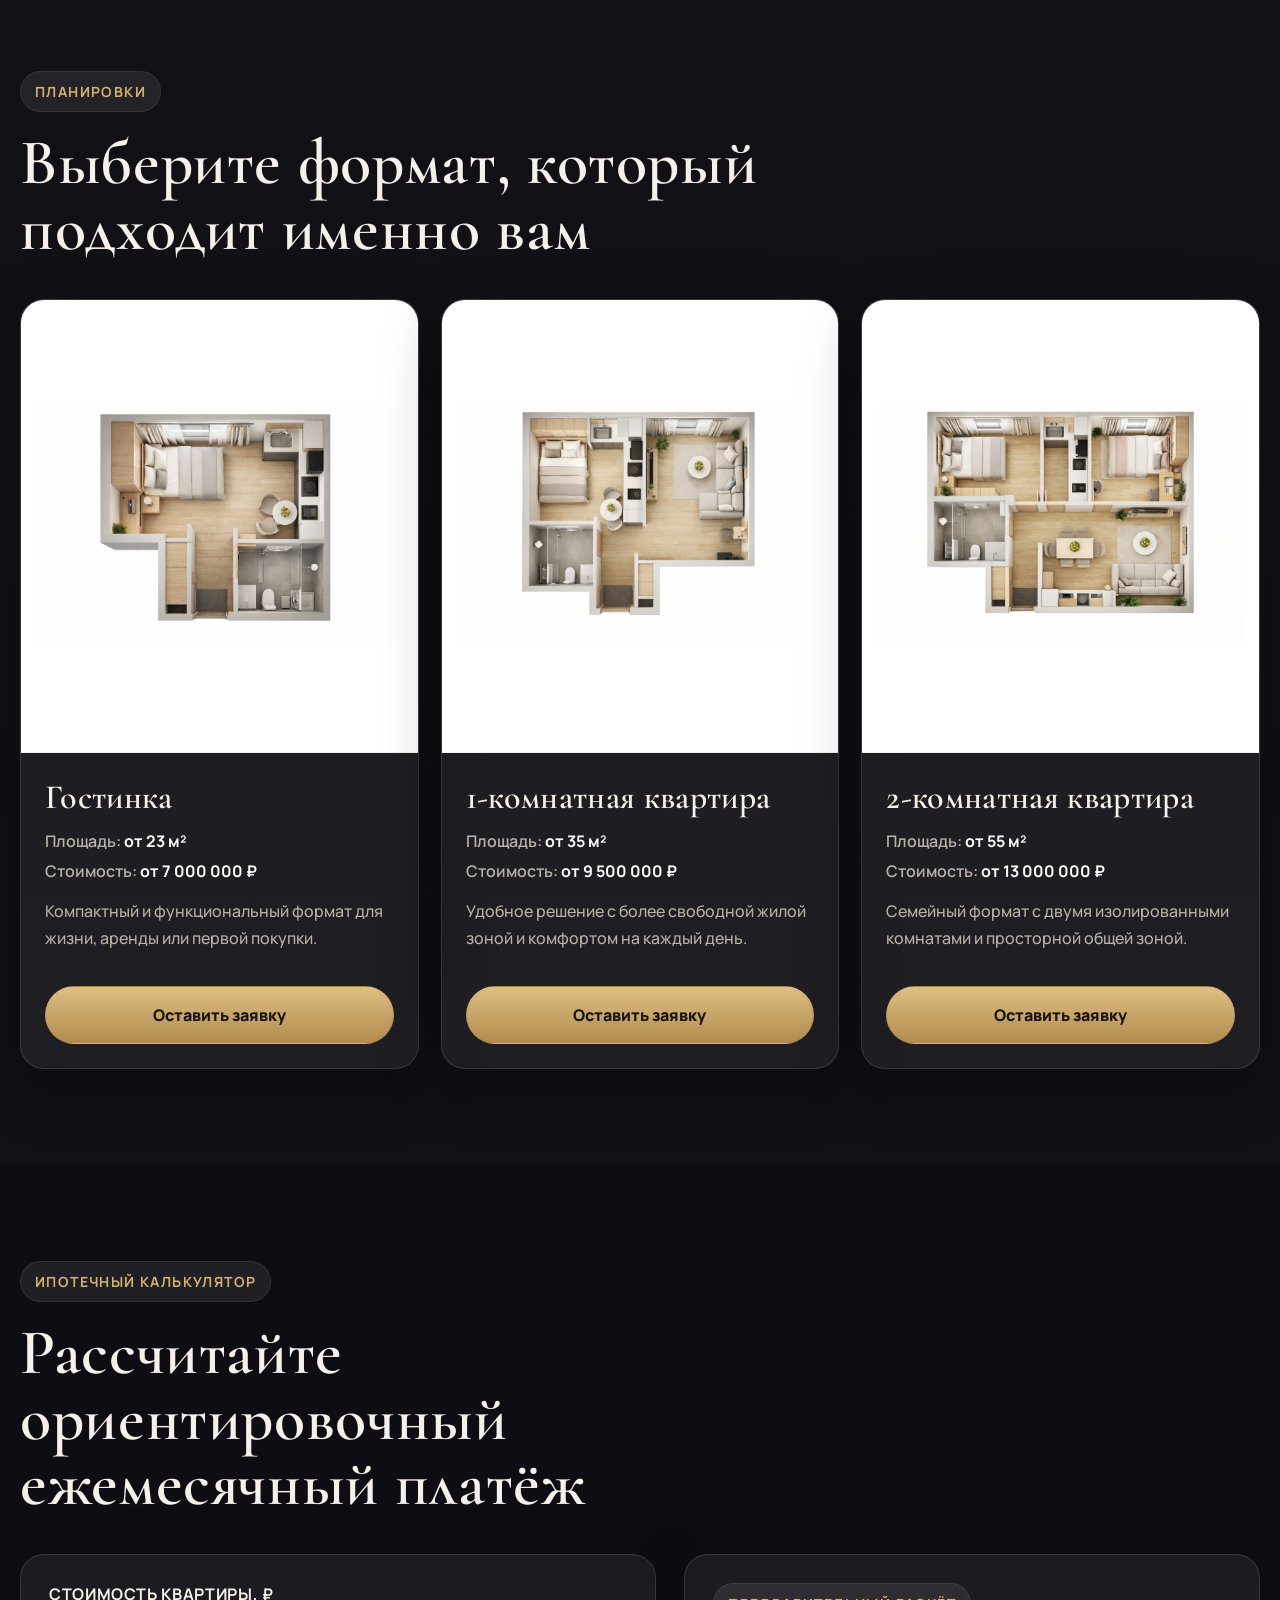
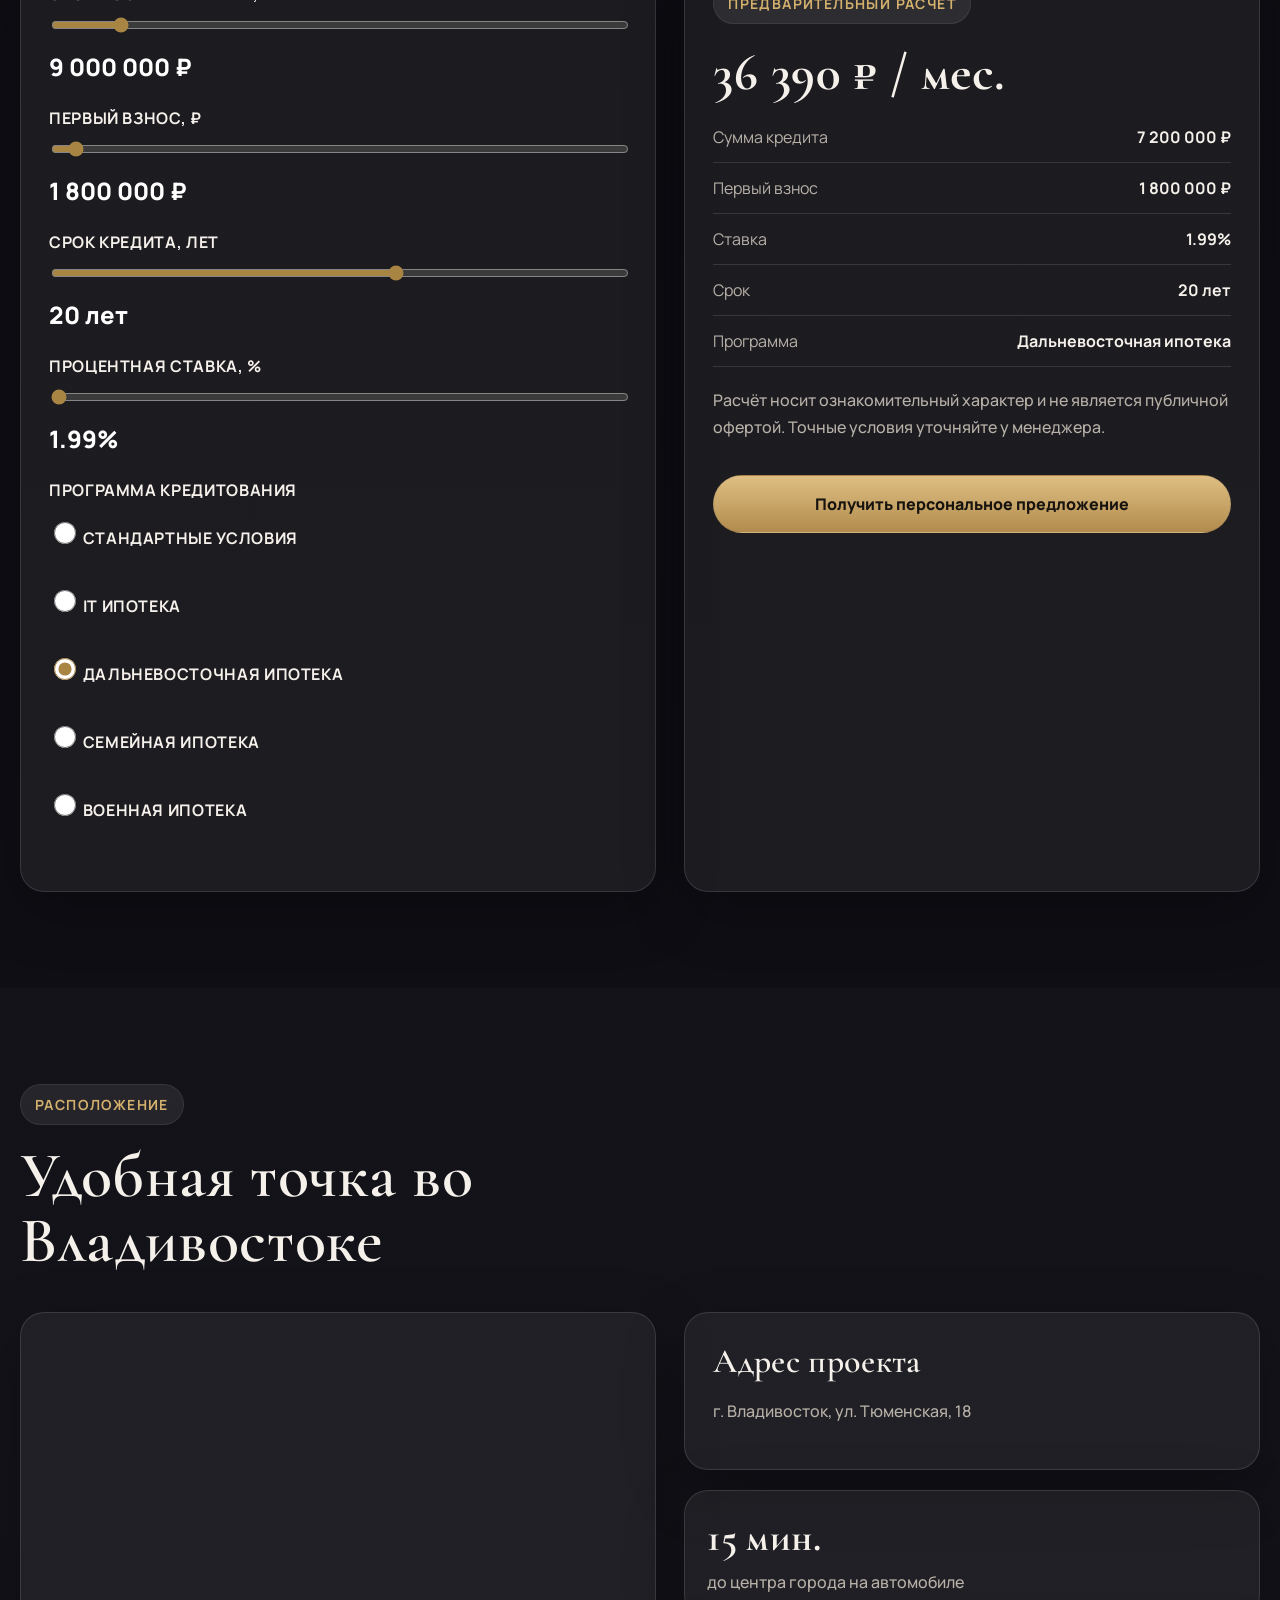
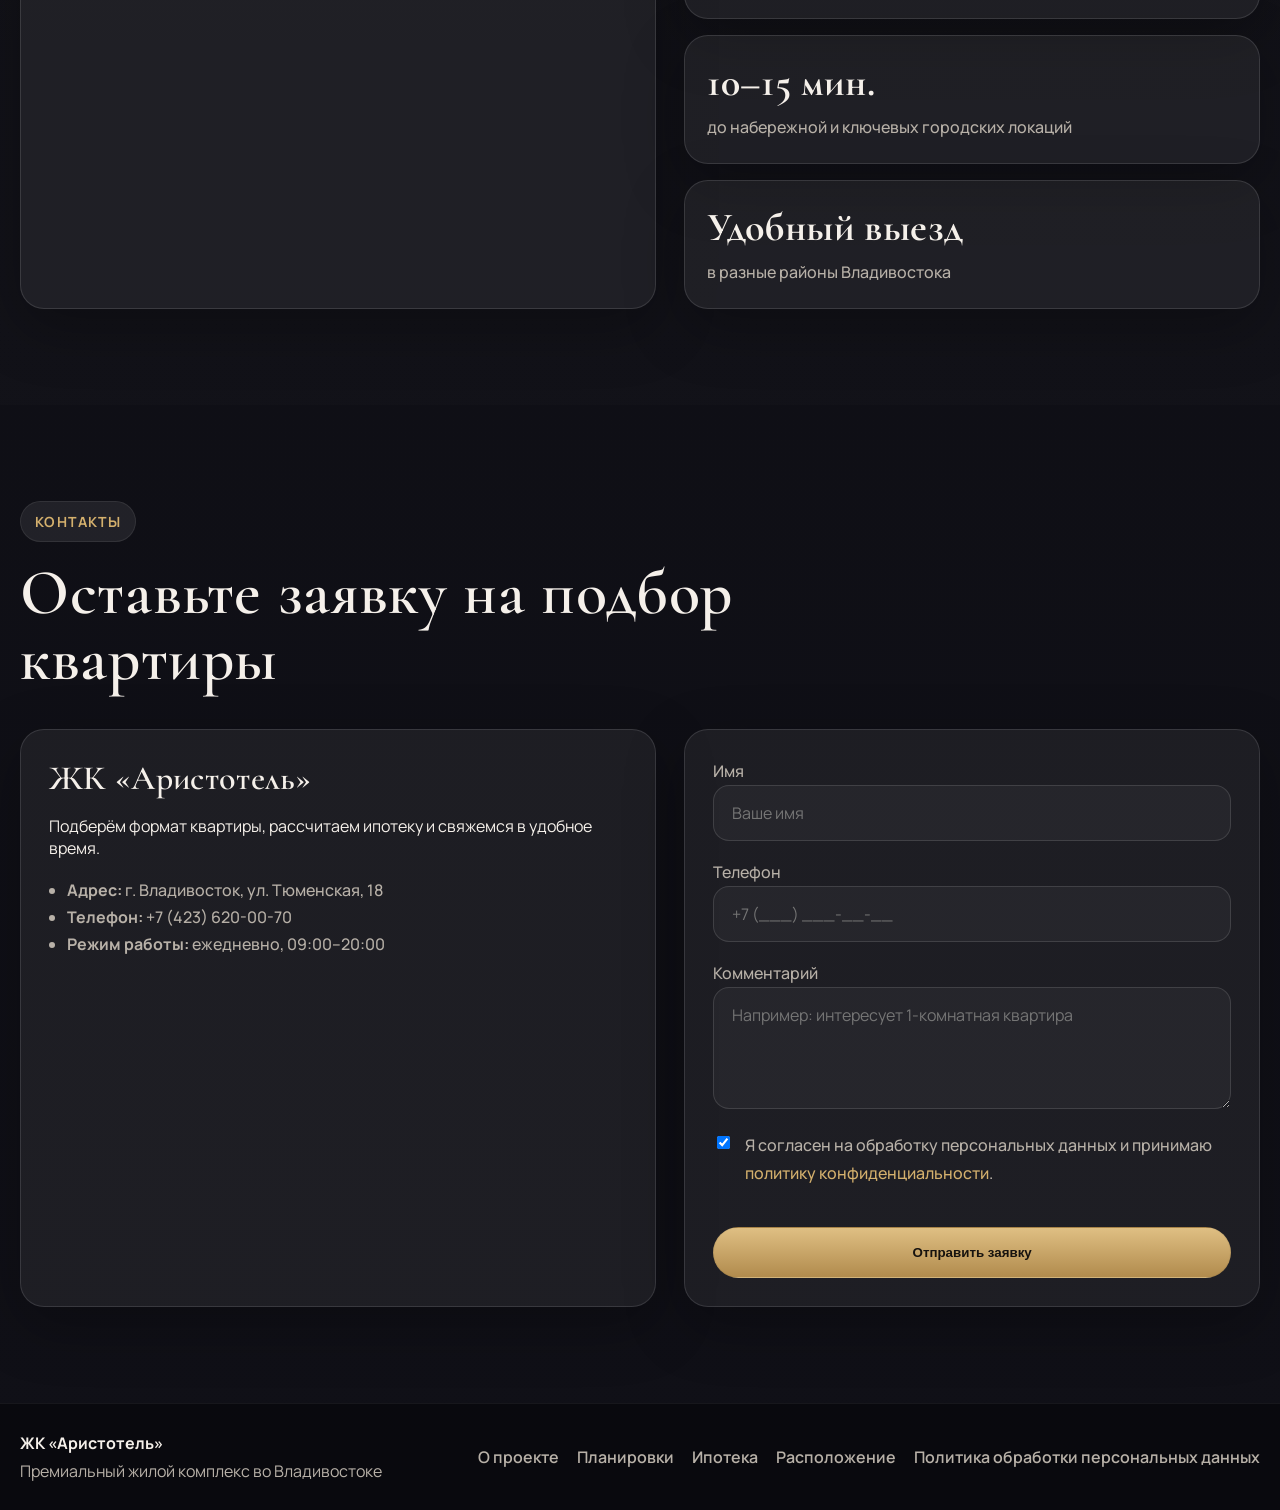
==== commit 0d9e41f7: "Update index.html" ====
--- a/index.html
+++ b/index.html
@@ -348,7 +348,10 @@
               </span>
             </label>
 
-            <button type="button" class="btn btn--gold btn--full">Отправить заявку</button>
+            <button type="button" class="btn btn--gold btn--full" id="submitFormBtn">Отправить заявку</button>
+<p id="successMessage" class="success-message" style="display:none;">
+  Спасибо! В ближайшее время с вами свяжется менеджер.
+</p>
           </form>
         </div>
       </div>
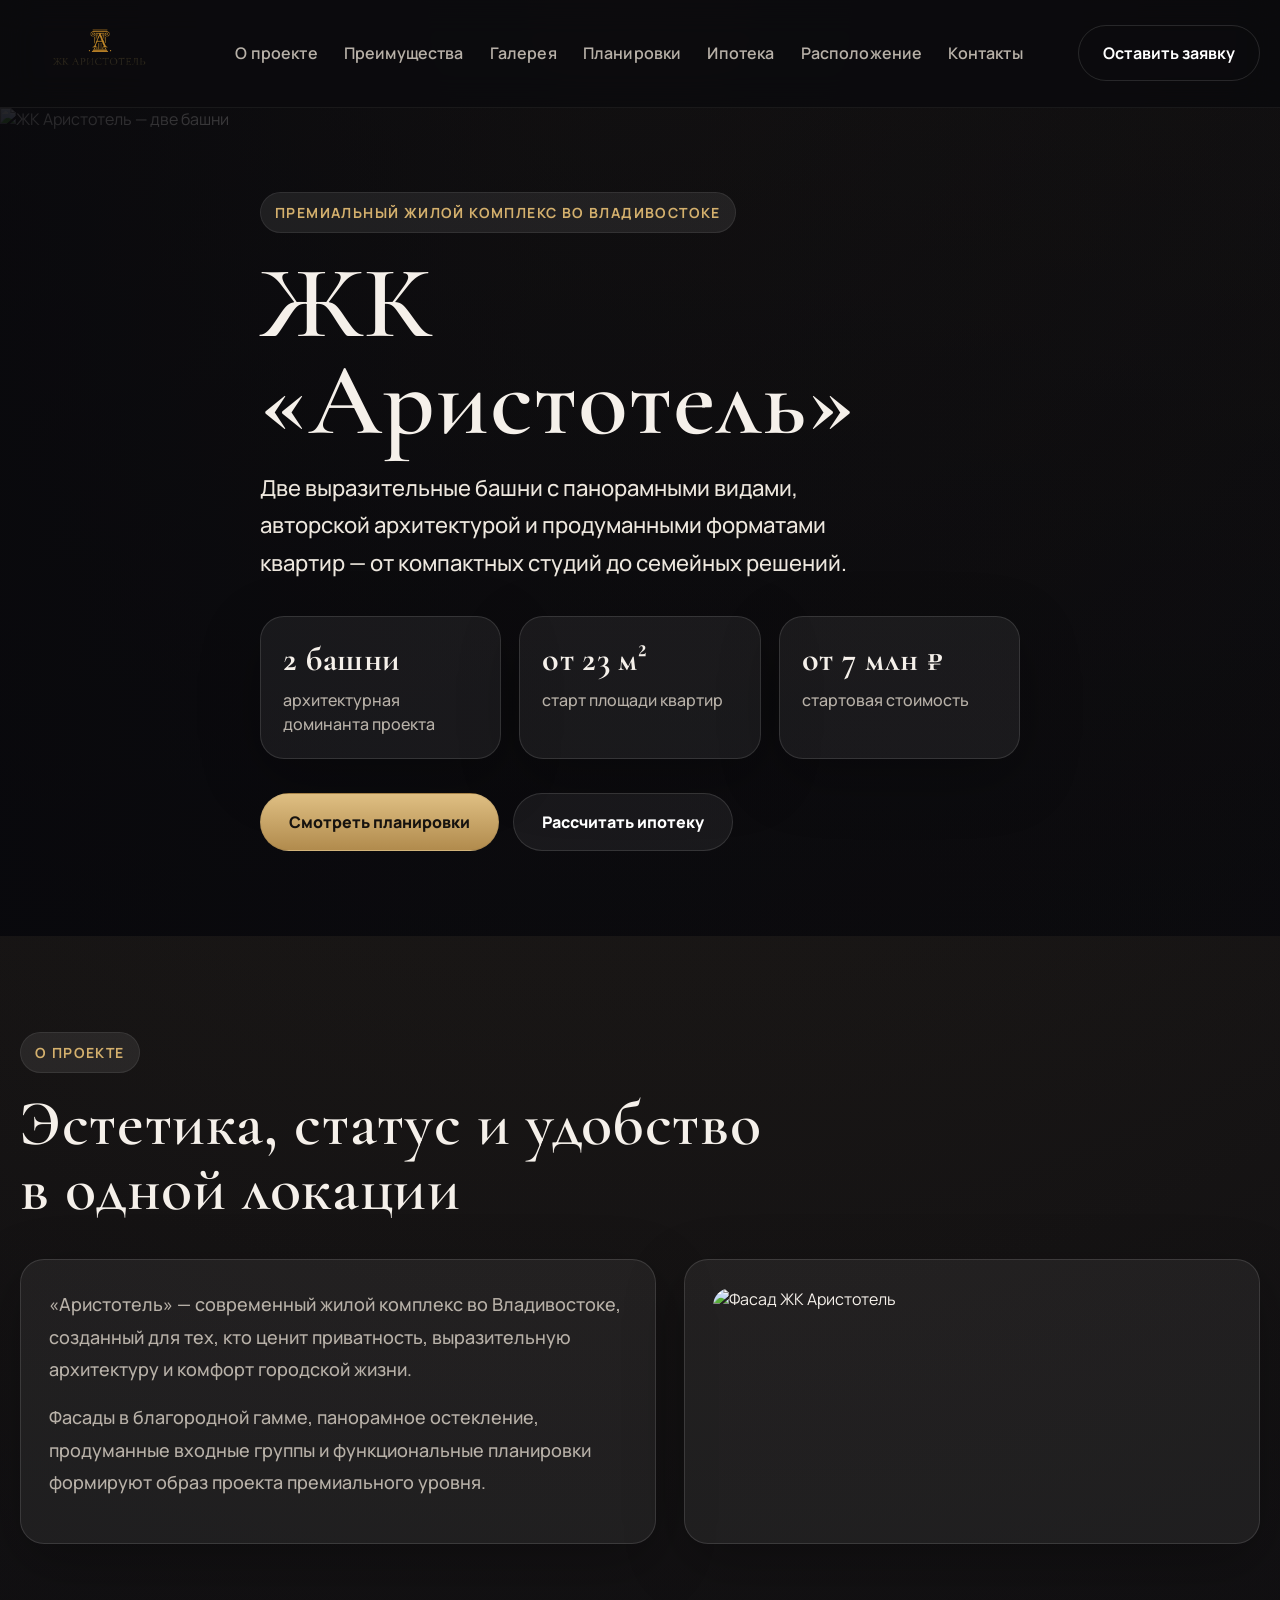
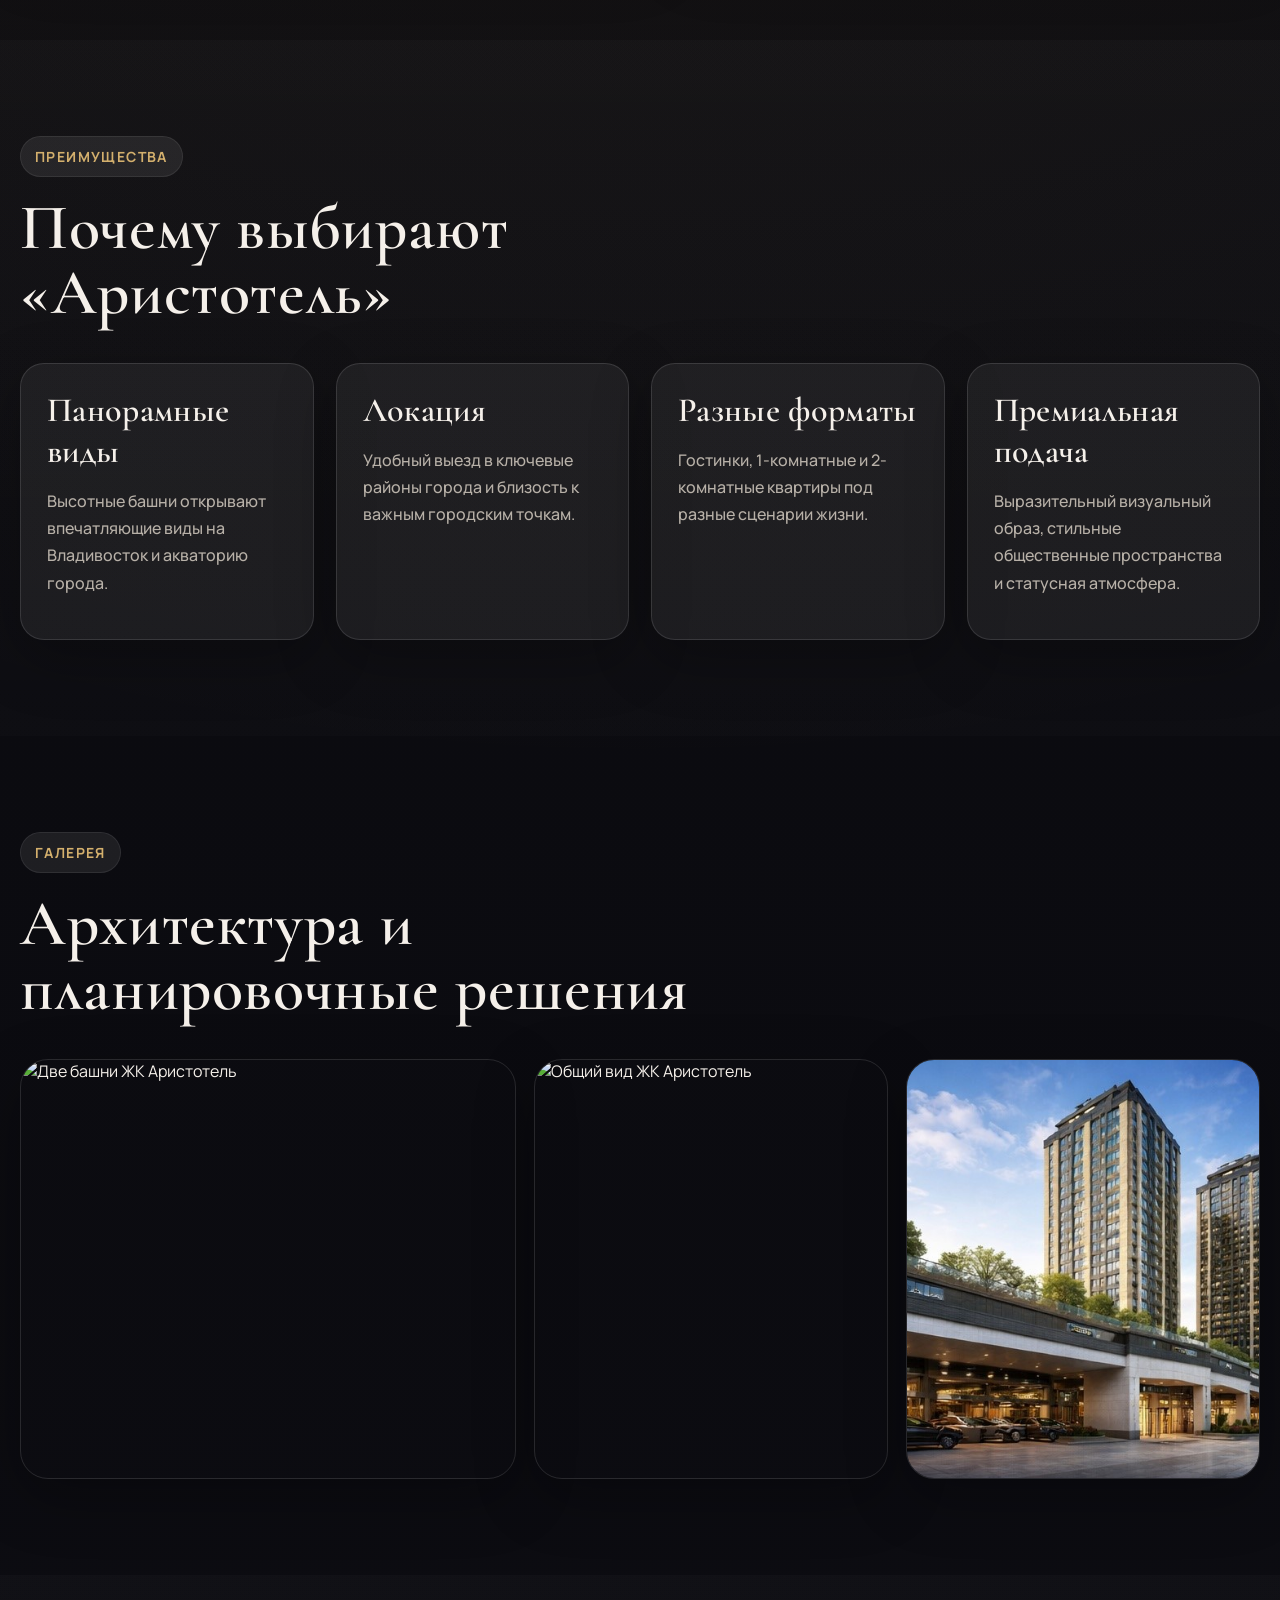
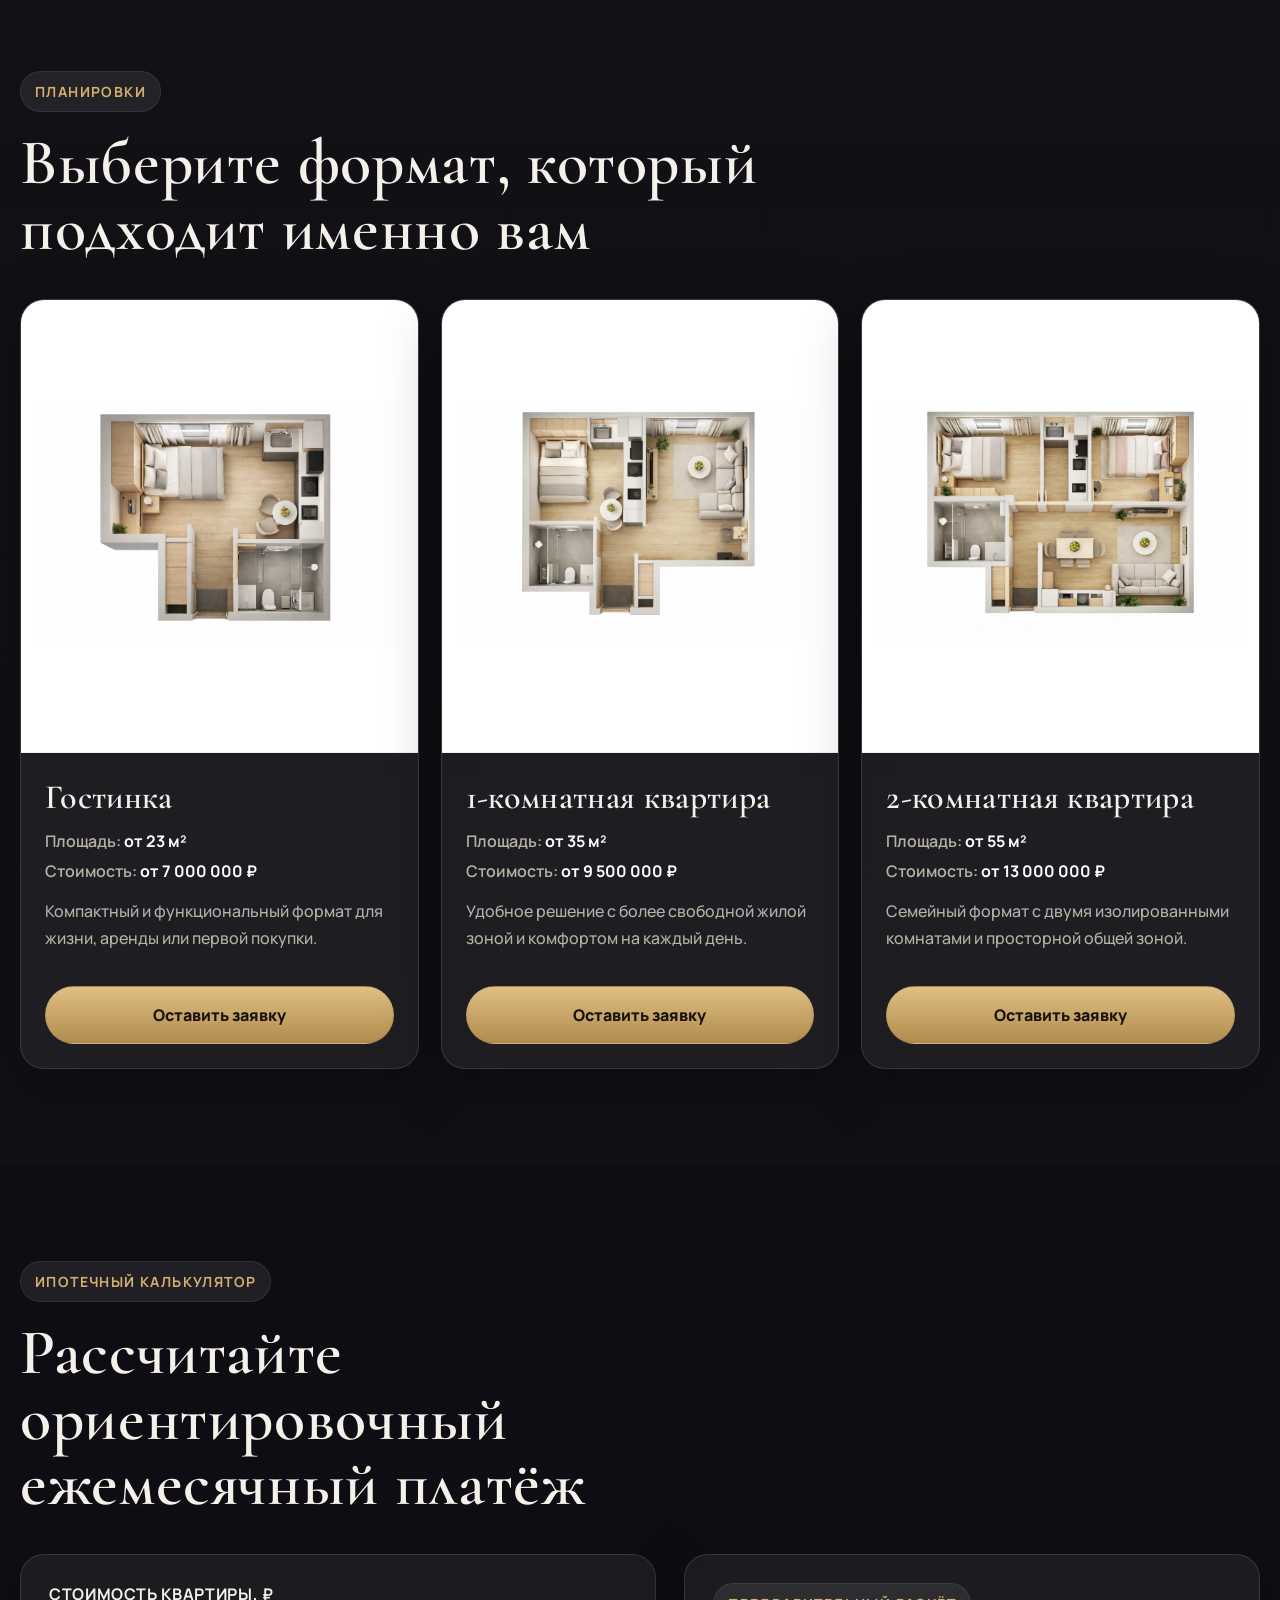
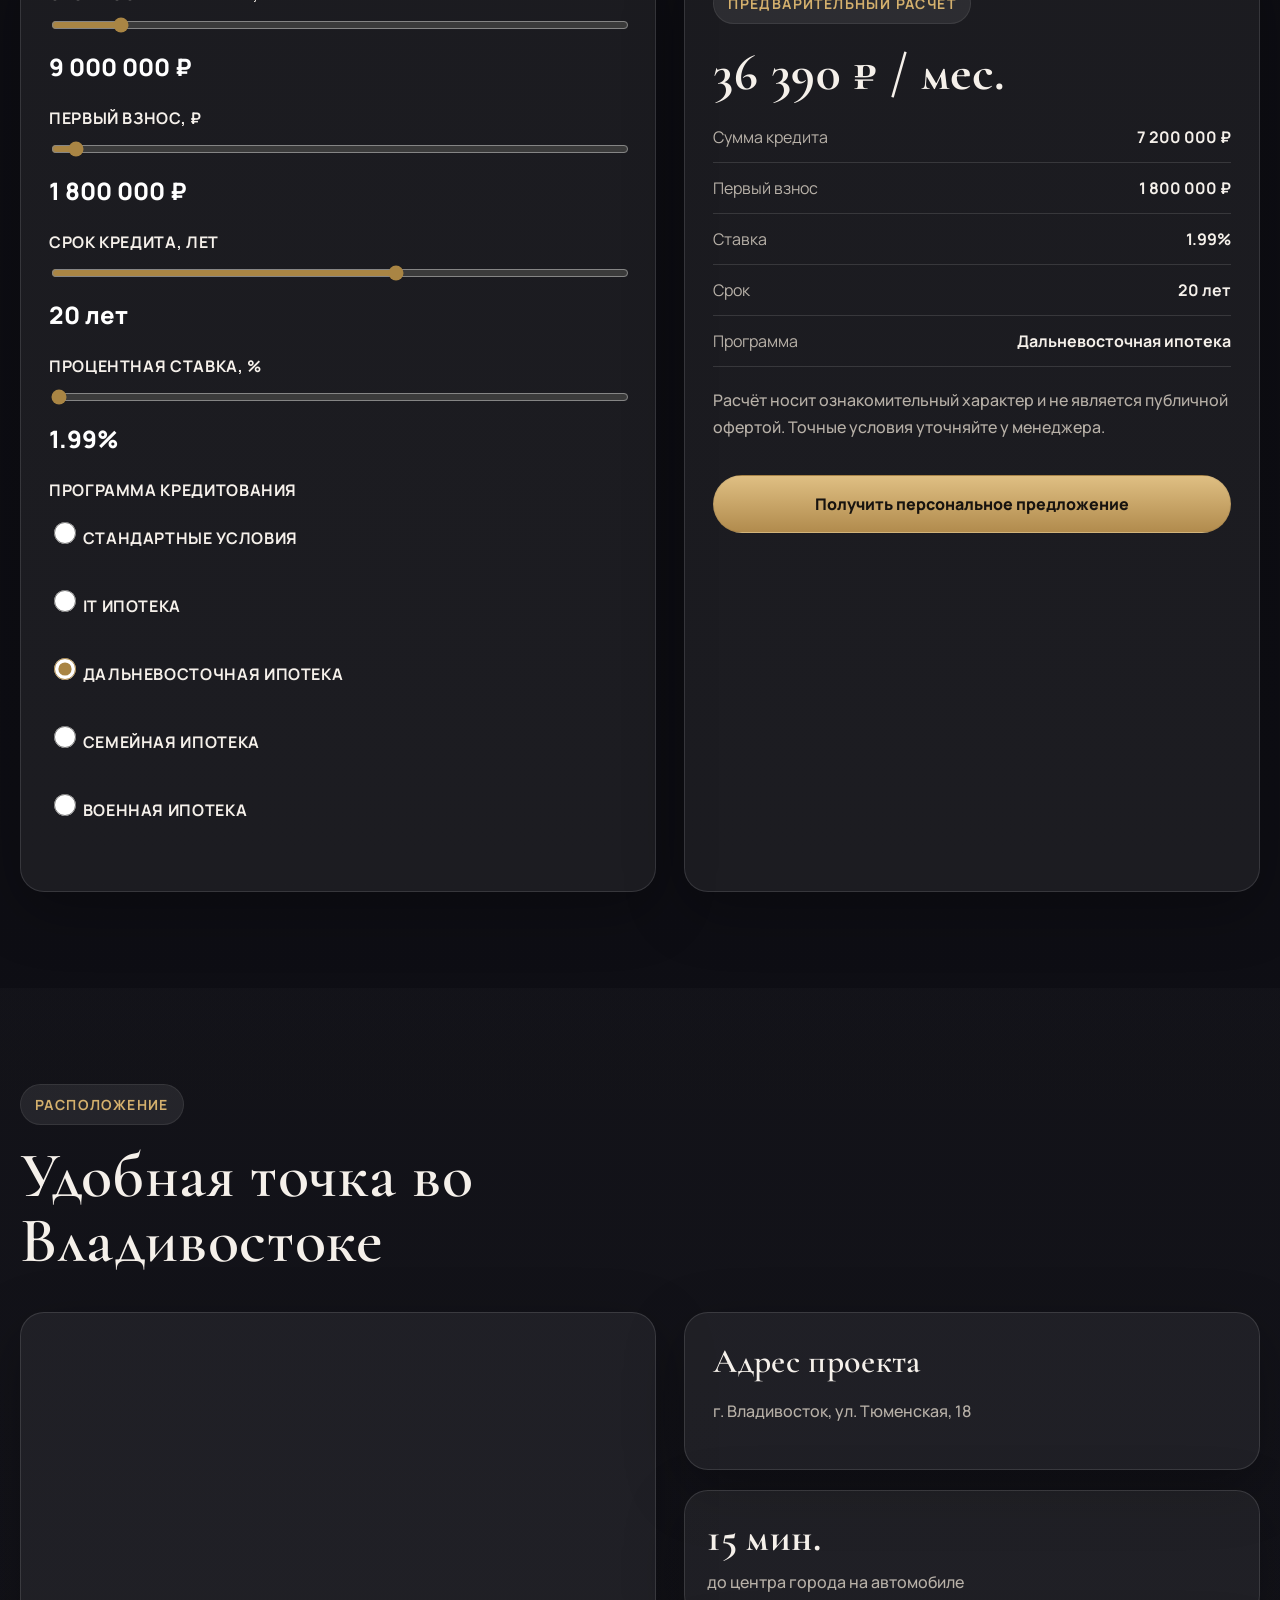
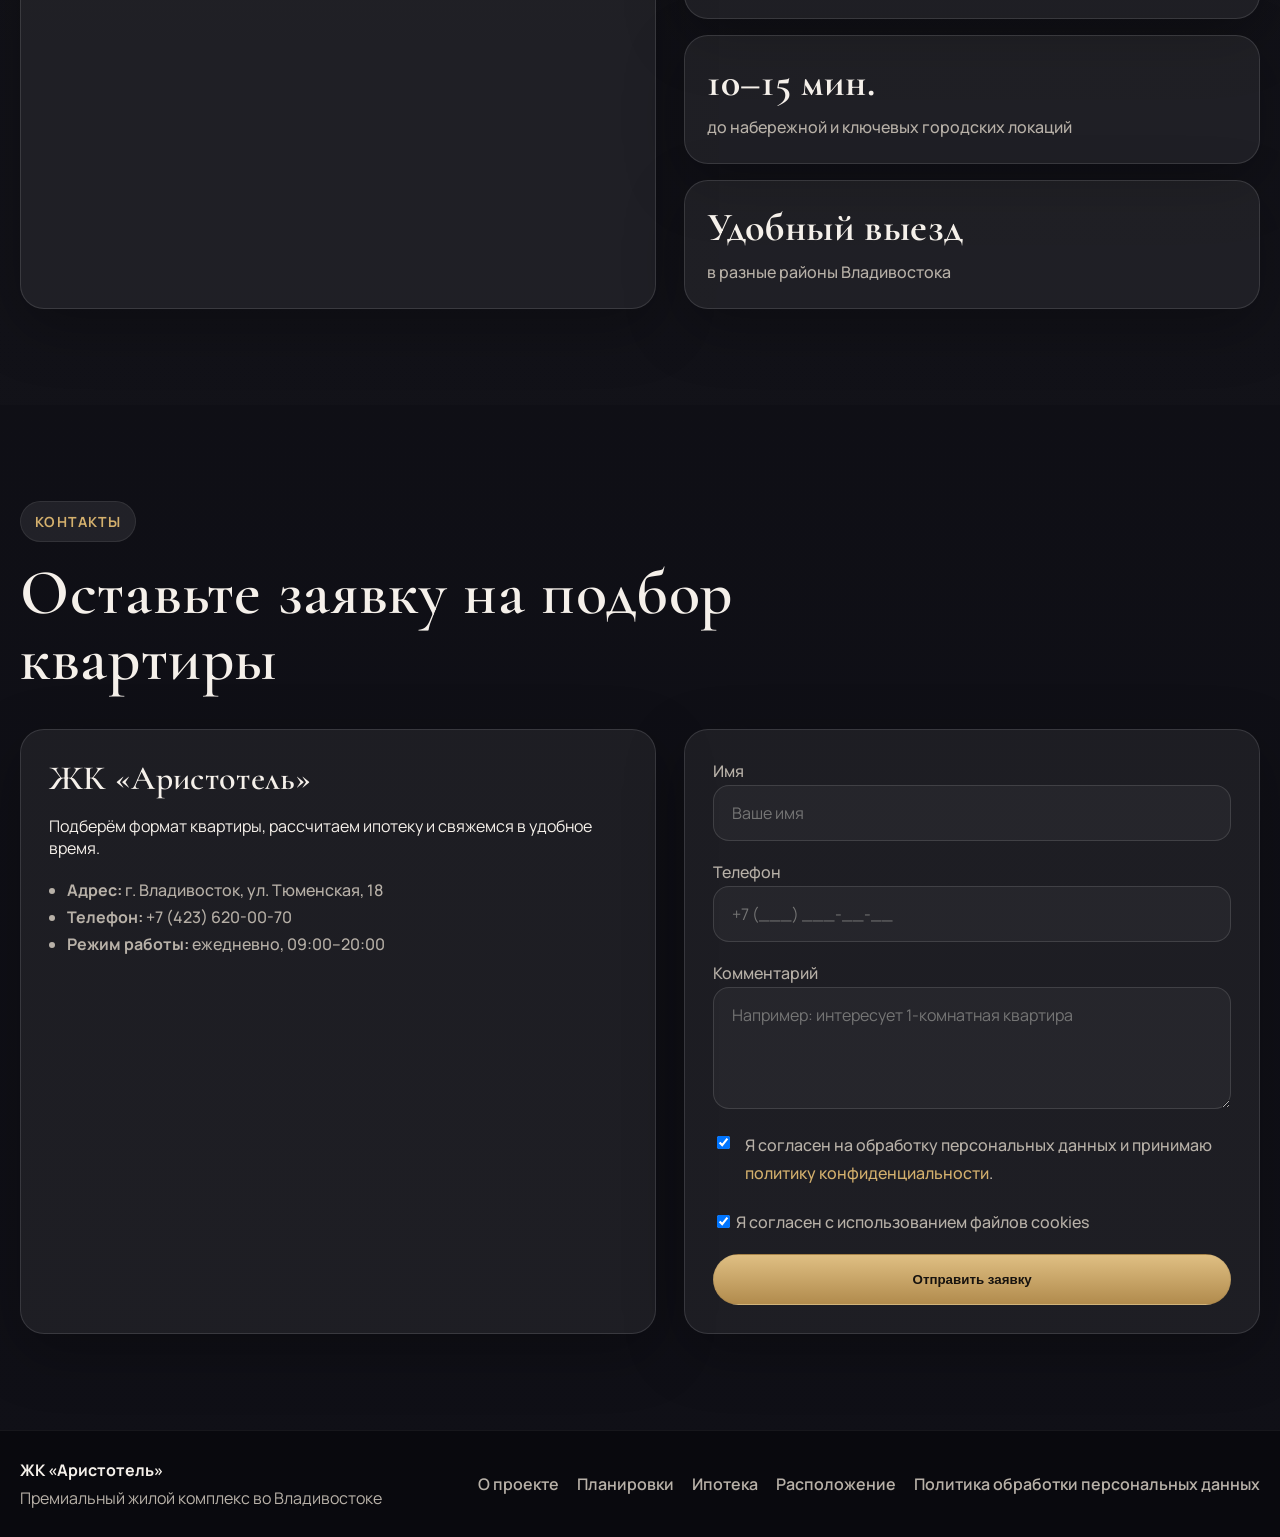
==== commit 563a7319: "Update index.html" ====
--- a/index.html
+++ b/index.html
@@ -1,6 +1,19 @@
 <!DOCTYPE html>
 <html lang="ru">
 <head>
+  <!-- Yandex.Metrika counter -->
+<script type="text/javascript">
+    (function(m,e,t,r,i,k,a){
+        m[i]=m[i]||function(){(m[i].a=m[i].a||[]).push(arguments)};
+        m[i].l=1*new Date();
+        for (var j = 0; j < document.scripts.length; j++) {if (document.scripts[j].src === r) { return; }}
+        k=e.createElement(t),a=e.getElementsByTagName(t)[0],k.async=1,k.src=r,a.parentNode.insertBefore(k,a)
+    })(window, document,'script','https://mc.yandex.ru/metrika/tag.js?id=108175048', 'ym');
+
+    ym(108175048, 'init', {ssr:true, webvisor:true, clickmap:true, ecommerce:"dataLayer", referrer: document.referrer, url: location.href, accurateTrackBounce:true, trackLinks:true});
+</script>
+<noscript><div><img src="https://mc.yandex.ru/watch/108175048" style="position:absolute; left:-9999px;" alt="" /></div></noscript>
+<!-- /Yandex.Metrika counter -->
   <meta charset="UTF-8" />
   <meta name="viewport" content="width=device-width, initial-scale=1.0" />
   <title>ЖК «Аристотель» — Владивосток</title>
@@ -347,6 +360,10 @@
                 <a href="privacy.html" target="_blank">политику конфиденциальности</a>.
               </span>
             </label>
+            <label class="cookie-inline">
+  <input type="checkbox" id="cookieCheckbox" checked />
+  <span>Я согласен с использованием файлов cookies</span>
+</label>
 
             <button type="button" class="btn btn--gold btn--full" id="submitFormBtn">Отправить заявку</button>
 <p id="successMessage" class="success-message" style="display:none;">
--- a/styles.css
+++ b/styles.css
@@ -457,3 +457,13 @@
   }
   .map-card iframe { height: 360px; }
 }
+.success-message {
+  margin-top: 16px;
+  padding: 14px 18px;
+  border-radius: 14px;
+  background: rgba(212, 175, 55, 0.12);
+  border: 1px solid rgba(212, 175, 55, 0.35);
+  color: #f3d27a;
+  font-weight: 600;
+  line-height: 1.5;
+}
